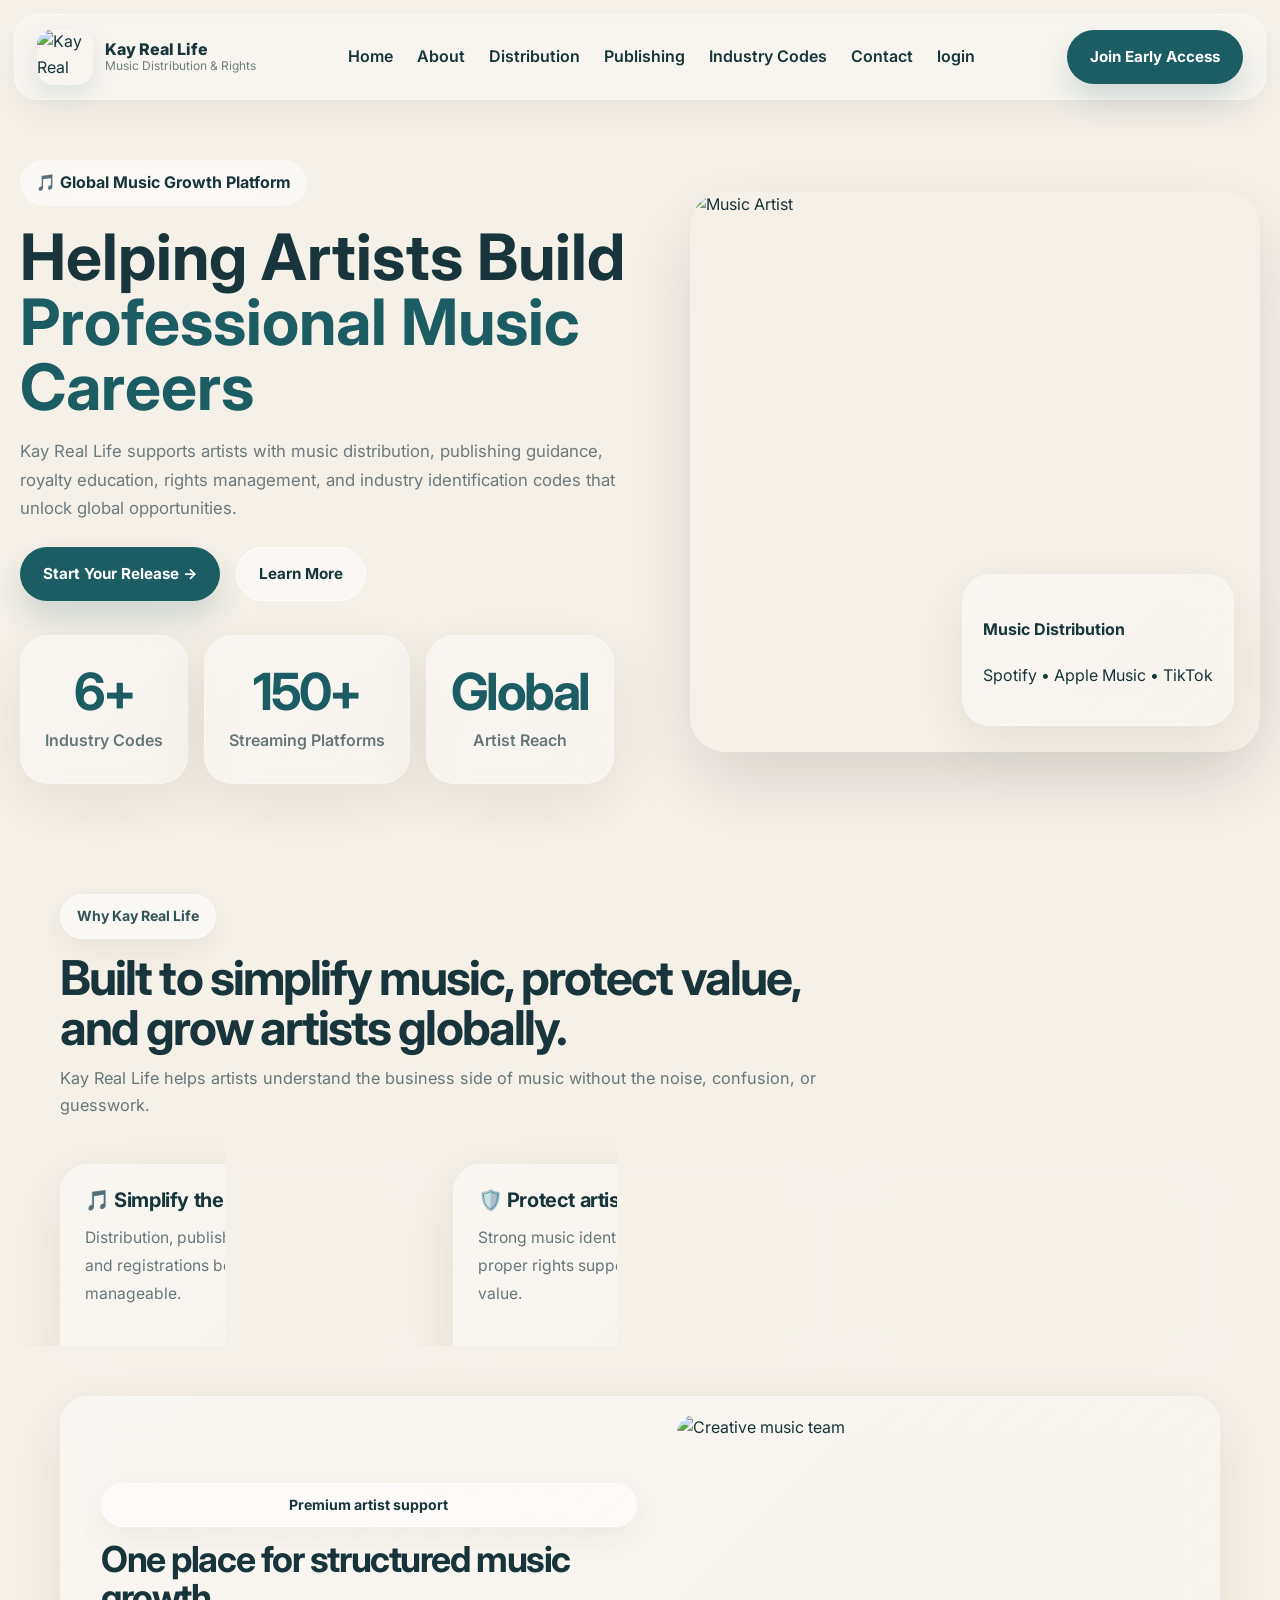
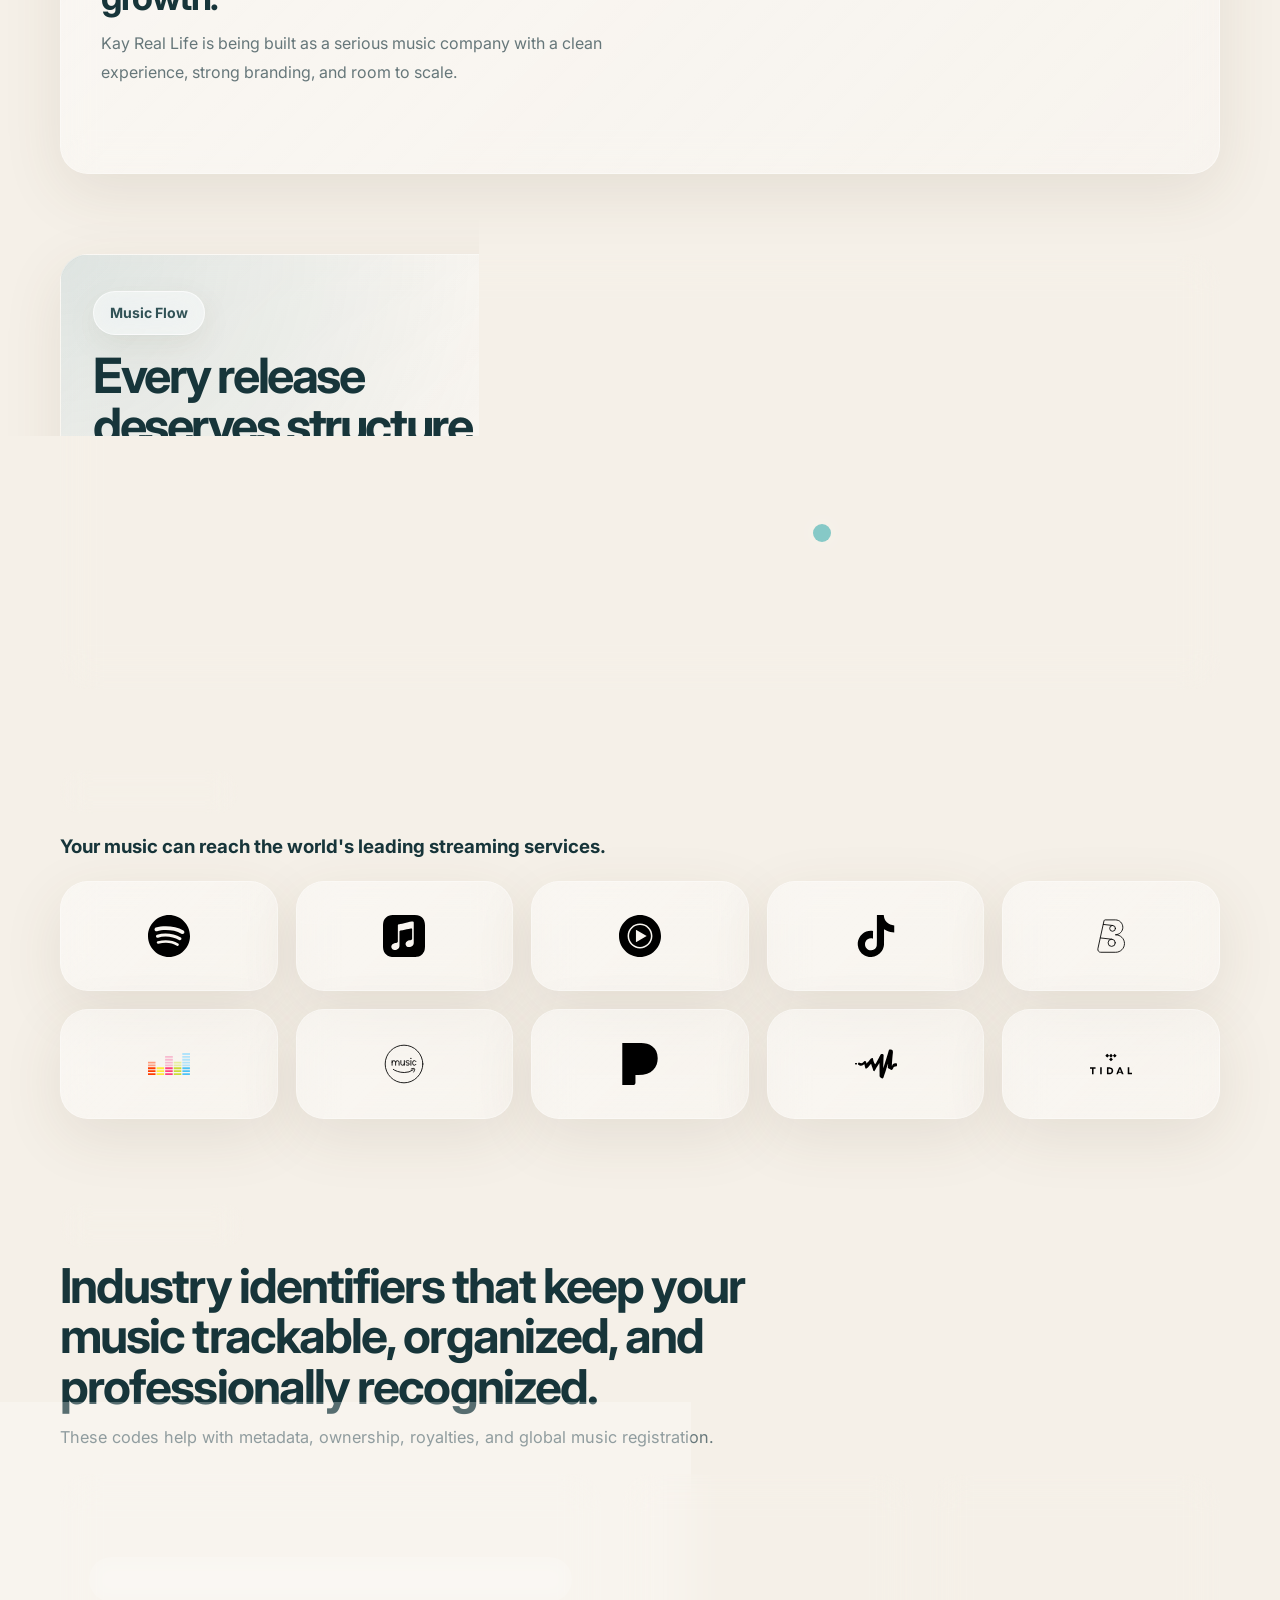
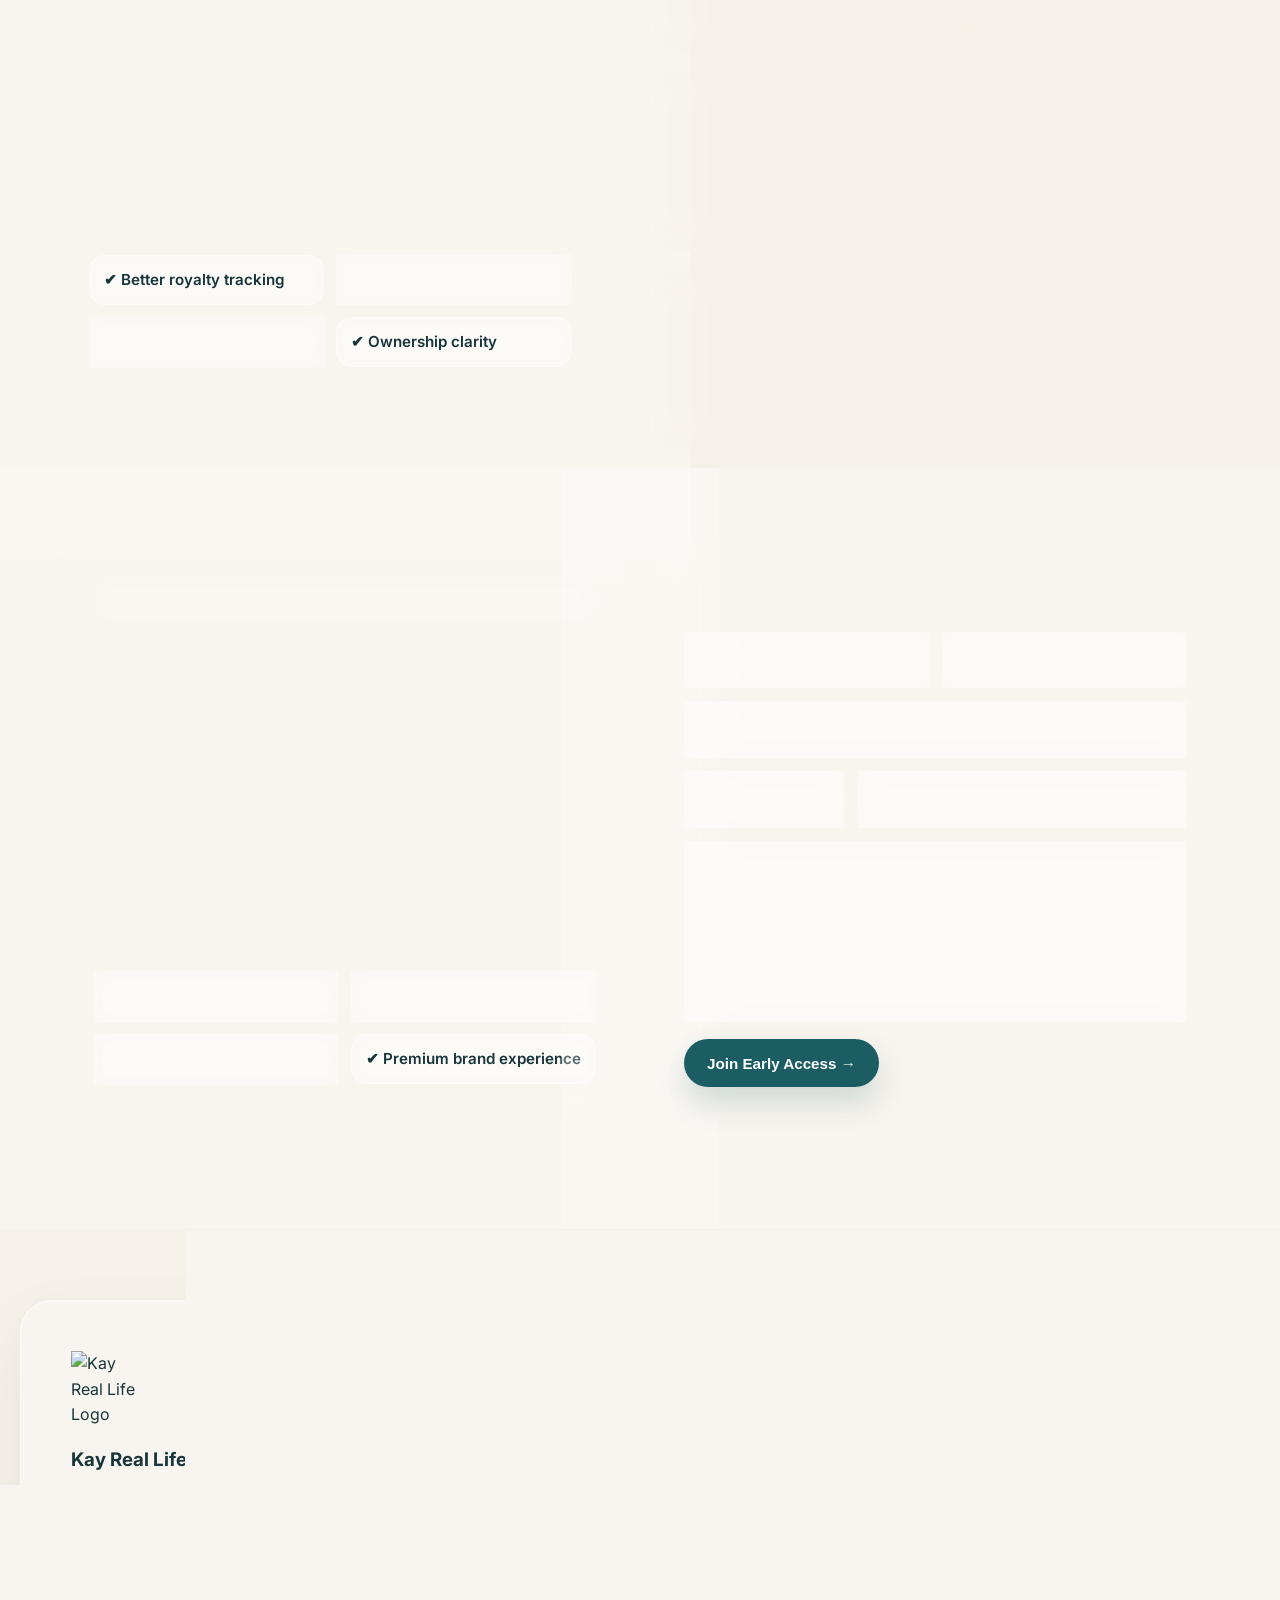
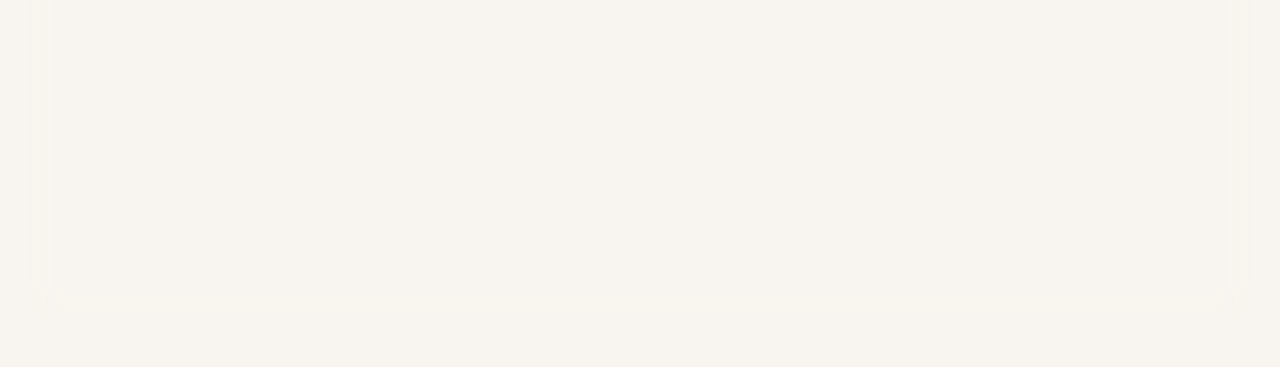
==== index.html @ a76682a1 "Initial Kay Real Life project" ====
<!DOCTYPE html>
<html lang="en">

<head>
    <meta charset="UTF-8" />
    <meta name="viewport" content="width=device-width, initial-scale=1.0" />
    <title>Kay Real Life</title>
    <meta name="description"
        content="Kay Real Life helps artists with music distribution, publishing, rights, and industry codes." />
    <link rel="preconnect" href="https://fonts.googleapis.com" />
    <link rel="preconnect" href="https://fonts.gstatic.com" crossorigin />
    <link href="https://fonts.googleapis.com/css2?family=Inter:wght@400;500;600;700;800;900&display=swap"
        rel="stylesheet" />
    <link rel="stylesheet" href="https://cdnjs.cloudflare.com/ajax/libs/font-awesome/6.5.2/css/all.min.css">
    <link rel="stylesheet" href="css/variables.css" />
    <link rel="stylesheet" href="css/globals.css" />
    <link rel="stylesheet" href="css/layout.css" />
    <link rel="stylesheet" href="css/glass.css" />
    <link rel="stylesheet" href="css/buttons.css" />
    <link rel="stylesheet" href="css/components.css" />
    <link rel="stylesheet" href="css/navigation.css">
    <link rel="stylesheet" href="css/hero.css">
    <link rel="stylesheet" href="css/why.css">
    <link rel="stylesheet" href="css/wave.css">
    <link rel="stylesheet" href="css/platforms.css">
    <link rel="stylesheet" href="css/distribution.css">
    <link rel="stylesheet" href="css/codes.css">
    <link rel="stylesheet" href="css/contact.css">
    <link rel="stylesheet" href="css/footer.css">
    <link rel="stylesheet" href="css/privacy.css">
</head>

<body>
    <div id="site-header"></div>

    <main>
        <section class="hero">


            <div class="hero-content">

                <span class="hero-badge">
                    🎵 Global Music Growth Platform
                </span>

                <h1>
                    Helping Artists Build
                    <span>Professional Music Careers</span>
                </h1>

                <p>
                    Kay Real Life supports artists with music distribution,
                    publishing guidance, royalty education, rights management,
                    and industry identification codes that unlock global opportunities.
                </p>

                <div class="hero-buttons">
                    <a href="pages/distribution.html" class="btn btn--primary">
                        Start Your Release →
                    </a>

                    <a href="#contact" class="btn btn--ghost">
                        Learn More
                    </a>
                </div>

                <div class="hero-stats">

                    <div class="stat-card glass-panel">
                        <h3>6+</h3>
                        <p>Industry Codes</p>
                    </div>

                    <div class="stat-card glass-panel">
                        <h3>150+</h3>
                        <p>Streaming Platforms</p>
                    </div>

                    <div class="stat-card glass-panel">
                        <h3>Global</h3>
                        <p>Artist Reach</p>
                    </div>

                </div>

            </div>

            <div class="hero-image">

                <img src="https://res.cloudinary.com/dwigi4tpd/image/upload/v1782129610/WhatsApp_Image_2026-06-22_at_2.56.54_PM_tldk5w.jpg"
                    alt="Music Artist">

                <div class="floating-card glass-panel">
                    <h4>Music Distribution</h4>
                    <p>Spotify • Apple Music • TikTok</p>
                </div>

            </div>


        </section>

        <section class="section why-section">
            <div class="section__heading why-section__heading">
                <span class="badge">Why Kay Real Life</span>
                <h2>Built to simplify music, protect value, and grow artists globally.</h2>
                <p>
                    Kay Real Life helps artists understand the business side of music without the noise, confusion, or
                    guesswork.
                </p>
            </div>

            <div class="why-grid">
                <article class="glass-panel why-card">
                    <h3>🎵 Simplify the music business</h3>
                    <p>
                        Distribution, publishing, royalties, metadata, and registrations become clear and manageable.
                    </p>
                </article>

                <article class="glass-panel why-card">
                    <h3>🛡️ Protect artist work</h3>
                    <p>
                        Strong music identity, better records, and proper rights support help reduce lost value.
                    </p>
                </article>

                <article class="glass-panel why-card">
                    <h3>🌍 Grow artists globally</h3>
                    <p>
                        A polished music presence makes releases easier to track, share, and recognize worldwide.
                    </p>
                </article>
            </div>

            <div class="why-banner glass-panel">
                <div class="why-banner__text">
                    <span class="badge badge--dark">Premium artist support</span>
                    <h3>One place for structured music growth.</h3>
                    <p>
                        Kay Real Life is being built as a serious music company with a clean experience, strong
                        branding, and
                        room to scale.
                    </p>
                </div>

                <div class="why-banner__media">
                    <img src="https://images.unsplash.com/photo-1511379938547-c1f69419868d?auto=format&fit=crop&w=1200&q=80"
                        alt="Creative music team" />
                </div>
            </div>
        </section>

        <section class="section wave-section">
            <div class="wave-section__inner glass-panel">
                <div class="wave-section__copy">
                    <span class="badge">Music Flow</span>
                    <h2>Every release deserves structure, visibility, and global reach.</h2>
                    <p>
                        From music distribution and publishing guidance to industry codes and royalty education, we help
                        artists build a
                        stronger foundation for long-term growth.
                    </p>
                </div>

                <div class="wave-section__visual" aria-hidden="true">
                    <span class="wave-dot wave-dot--one"></span>
                    <span class="wave-dot wave-dot--two"></span>
                    <span class="wave-dot wave-dot--three"></span>
                    <span class="wave-dot wave-dot--four"></span>

                    <div class="wave-track wave-track--one"></div>
                    <div class="wave-track wave-track--two"></div>
                    <div class="wave-track wave-track--three"></div>
                </div>
            </div>
        </section>

        <section class="section platforms-section">

            <div class="platforms-header">
                <span class="badge">Supported Platforms</span>
                <h3>Your music can reach the world's leading streaming services.</h3>
            </div>

            <!-- Desktop Grid -->

            <div class="platforms-grid">

                <div class="platform-card glass-panel">
                    <img src="assets/logos/spotify.svg" alt="Spotify">
                </div>

                <div class="platform-card glass-panel">
                    <img src="assets/logos/applemusic.svg" alt="Apple Music">
                </div>

                <div class="platform-card glass-panel">
                    <img src="assets/logos/youtubemusic.svg" alt="YouTube Music">
                </div>

                <div class="platform-card glass-panel">
                    <img src="assets/logos/tiktok.svg" alt="TikTok">
                </div>

                <div class="platform-card glass-panel">
                    <img src="assets/logos/boomplay-svgrepo-com.svg" alt="Boomplay">
                </div>

                <div class="platform-card glass-panel">
                    <img src="assets/logos/deezer-logo-svgrepo-com.svg" alt="Deezer">
                </div>

                <div class="platform-card glass-panel">
                    <img src="assets/logos/amazon-music-svgrepo-com.svg" alt="Amazon Music">
                </div>

                <div class="platform-card glass-panel">
                    <img src="assets/logos/pandora.svg" alt="Pandora">
                </div>

                <div class="platform-card glass-panel">
                    <img src="assets/logos/audiomack-svgrepo-com.svg" alt="Audiomack">
                </div>

                <div class="platform-card glass-panel">
                    <img src="assets/logos/tidal-logo-svgrepo-com.svg" alt="Tidal">
                </div>

            </div>

            <!-- Mobile Slider -->

            <div class="platforms-slider">

                <div class="platforms-track">

                    <!-- Original logos -->

                    <div class="platform-card">
                        <img src="assets/logos/spotify.svg" alt="Spotify">
                    </div>

                    <div class="platform-card">
                        <img src="assets/logos/applemusic.svg" alt="Apple Music">
                    </div>

                    <div class="platform-card">
                        <img src="assets/logos/youtubemusic.svg" alt="YouTube Music">
                    </div>

                    <div class="platform-card">
                        <img src="assets/logos/tiktok.svg" alt="TikTok">
                    </div>

                    <div class="platform-card">
                        <img src="assets/logos/boomplay-svgrepo-com.svg" alt="Boomplay">
                    </div>

                    <div class="platform-card">
                        <img src="assets/logos/deezer-logo-svgrepo-com.svg" alt="Deezer">
                    </div>

                    <div class="platform-card">
                        <img src="assets/logos/amazon-music-svgrepo-com.svg" alt="Amazon Music">
                    </div>

                    <div class="platform-card">
                        <img src="assets/logos/pandora.svg" alt="Pandora">
                    </div>

                    <div class="platform-card">
                        <img src="assets/logos/audiomack-svgrepo-com.svg" alt="Audiomack">
                    </div>

                    <div class="platform-card">
                        <img src="assets/logos/tidal-logo-svgrepo-com.svg" alt="Tidal">
                    </div>

                    <!-- Duplicate logos for seamless loop -->

                    <div class="platform-card">
                        <img src="assets/logos/spotify.svg" alt="Spotify">
                    </div>

                    <div class="platform-card">
                        <img src="assets/logos/applemusic.svg" alt="Apple Music">
                    </div>

                    <div class="platform-card">
                        <img src="assets/logos/youtubemusic.svg" alt="YouTube Music">
                    </div>

                    <div class="platform-card">
                        <img src="assets/logos/tiktok.svg" alt="TikTok">
                    </div>

                    <div class="platform-card">
                        <img src="assets/logos/boomplay-svgrepo-com.svg" alt="Boomplay">
                    </div>

                    <div class="platform-card">
                        <img src="assets/logos/deezer-logo-svgrepo-com.svg" alt="Deezer">
                    </div>

                    <div class="platform-card">
                        <img src="assets/logos/amazon-music-svgrepo-com.svg" alt="Amazon Music">
                    </div>

                    <div class="platform-card">
                        <img src="assets/logos/pandora.svg" alt="Pandora">
                    </div>

                    <div class="platform-card">
                        <img src="assets/logos/audiomack-svgrepo-com.svg" alt="Audiomack">
                    </div>

                    <div class="platform-card">
                        <img src="assets/logos/tidal-logo-svgrepo-com.svg" alt="Tidal">
                    </div>

                </div>

            </div>

        </section>


        <section id="codes" class="section codes-section">

            <div class="section__heading codes-section__heading">
                <span class="badge">Music Industry Codes</span>
                <h2>Industry identifiers that keep your music trackable, organized, and professionally recognized.</h2>
                <p>
                    These codes help with metadata, ownership, royalties, and global music registration.
                </p>
            </div>

            <div class="codes-layout">

                <div class="codes-hero glass-panel">
                    <span class="badge badge--dark">Music Identity</span>

                    <h3>Every serious release should have the right codes behind it.</h3>

                    <p>
                        Without proper identifiers, songs can be misclassified, royalties can be delayed, and ownership
                        records
                        can get messy.
                        Kay Real Life helps artists understand the foundation behind professional music registration.
                    </p>

                    <div class="codes-points">
                        <span>✔ Better royalty tracking</span>
                        <span>✔ Professional metadata</span>
                        <span>✔ Global identification</span>
                        <span>✔ Ownership clarity</span>
                    </div>
                </div>

                <div class="codes-grid">

                    <article class="glass-panel code-card">
                        <h3>🎵 ISRC</h3>
                        <p>Identifies a specific sound recording and helps track streams and royalties.</p>
                    </article>

                    <article class="glass-panel code-card">
                        <h3>📦 UPC</h3>
                        <p>Identifies a release like an album or single across digital stores.</p>
                    </article>

                    <article class="glass-panel code-card">
                        <h3>🆔 ISNI</h3>
                        <p>Separates artists with similar names and improves metadata accuracy.</p>
                    </article>

                    <article class="glass-panel code-card">
                        <h3>✍️ IPI</h3>
                        <p>Helps identify songwriters and publishers for publishing royalty collection.</p>
                    </article>

                    <article class="glass-panel code-card">
                        <h3>🎤 IPN</h3>
                        <p>Supports performer identification and royalty administration.</p>
                    </article>

                    <article class="glass-panel code-card">
                        <h3>📝 ISWC</h3>
                        <p>Identifies the composition itself and helps track songwriter royalties.</p>
                    </article>

                </div>

            </div>

        </section>

        <section id="contact" class="section contact-section">
            <div class="contact-grid">

                <div class="contact-copy glass-panel">
                    <span class="badge">Join Early Access</span>

                    <h2>Ready to build your music presence the right way?</h2>

                    <p>
                        Kay Real Life is being built for artists who want structure,
                        clarity, and a professional path for distribution, publishing,
                        rights, and industry identity.
                    </p>

                    <div class="contact-points">
                        <span>✔ Artist support</span>
                        <span>✔ Music business guidance</span>
                        <span>✔ Global growth mindset</span>
                        <span>✔ Premium brand experience</span>
                    </div>
                </div>

                <div class="contact-form glass-panel">
                    <h3>Start Your Music Journey</h3>

                    <form class="form" id="contactForm" autocomplete="on">
                        <div class="form-row">
                            <input type="text" name="name" placeholder="Your Name" autocomplete="name" required>
                            <input type="email" name="email" placeholder="Email Address" autocomplete="email" required>
                        </div>

                        <input type="text" name="artist" placeholder="Artist Name" autocomplete="off" required>

                        <div class="phone-field" data-country-picker>
                            <button type="button" class="country-button" aria-expanded="false" aria-haspopup="listbox"
                                aria-label="Choose country code">
                                <span class="country-flag">🇺🇬</span>
                                <span class="country-code-text">+256</span>
                                <span class="country-caret">▾</span>
                            </button>

                            <input type="hidden" name="countryCode" id="countryCode" value="+256">

                            <div class="country-dropdown" role="listbox" aria-label="Country codes">
                                <button type="button" class="country-option" data-code="+256" data-flag="🇺🇬"
                                    data-country="UG">
                                    <span class="option-left"><span class="option-flag">🇺🇬</span> Uganda</span>
                                    <span class="option-code">+256</span>
                                </button>

                                <button type="button" class="country-option" data-code="+254" data-flag="🇰🇪"
                                    data-country="KE">
                                    <span class="option-left"><span class="option-flag">🇰🇪</span> Kenya</span>
                                    <span class="option-code">+254</span>
                                </button>

                                <button type="button" class="country-option" data-code="+255" data-flag="🇹🇿"
                                    data-country="TZ">
                                    <span class="option-left"><span class="option-flag">🇹🇿</span> Tanzania</span>
                                    <span class="option-code">+255</span>
                                </button>

                                <button type="button" class="country-option" data-code="+250" data-flag="🇷🇼"
                                    data-country="RW">
                                    <span class="option-left"><span class="option-flag">🇷🇼</span> Rwanda</span>
                                    <span class="option-code">+250</span>
                                </button>

                                <button type="button" class="country-option" data-code="+211" data-flag="🇸🇸"
                                    data-country="SS">
                                    <span class="option-left"><span class="option-flag">🇸🇸</span> South Sudan</span>
                                    <span class="option-code">+211</span>
                                </button>

                                <button type="button" class="country-option" data-code="+234" data-flag="🇳🇬"
                                    data-country="NG">
                                    <span class="option-left"><span class="option-flag">🇳🇬</span> Nigeria</span>
                                    <span class="option-code">+234</span>
                                </button>

                                <button type="button" class="country-option" data-code="+27" data-flag="🇿🇦"
                                    data-country="ZA">
                                    <span class="option-left"><span class="option-flag">🇿🇦</span> South Africa</span>
                                    <span class="option-code">+27</span>
                                </button>

                                <button type="button" class="country-option" data-code="+44" data-flag="🇬🇧"
                                    data-country="GB">
                                    <span class="option-left"><span class="option-flag">🇬🇧</span> United
                                        Kingdom</span>
                                    <span class="option-code">+44</span>
                                </button>

                                <button type="button" class="country-option" data-code="+1" data-flag="🇺🇸"
                                    data-country="US">
                                    <span class="option-left"><span class="option-flag">🇺🇸</span> United States</span>
                                    <span class="option-code">+1</span>
                                </button>
                            </div>

                            <input type="tel" name="phone" id="phoneNumber" placeholder="Phone Number"
                                autocomplete="tel" required inputmode="tel" pattern="[0-9\s()+\-]{6,}">
                        </div>

                        <textarea rows="5" name="message" placeholder="Tell us what you need help with"
                            required></textarea>

                        <button type="submit" class="btn btn--primary">
                            Join Early Access →
                        </button>
                    </form>
                </div>

            </div>
        </section>
    </main>
    <div id="site-footer"></div>
    <script type="module" src="js/firebase-config.js"></script>
    <script type="module" src="js/contact-form.js"></script>
    <script src="js/includes.js"></script>
    <script src="js/navbar-scroll.js"></script>
    <script src="js/main.js"></script>
</body>

</html>
---- css/variables.css ----
:root {
    --bg: #f5f0e8;
    --bg-soft: #fffaf3;
    --panel: rgba(255, 255, 255, 0.28);
    --panel-strong: rgba(255, 255, 255, 0.46);
    --panel-border: rgba(255, 255, 255, 0.42);
    --text: #17353a;
    --text-soft: #66777a;
    --teal: #1b5d63;
    --teal-strong: #164c51;
    --amber: #d2b48c;
    --shadow: 0 18px 60px rgba(92, 72, 40, 0.1);
    --shadow-soft: 0 18px 50px rgba(92, 72, 40, 0.06);
    --radius-xl: 28px;
    --radius-lg: 22px;
    --radius-md: 16px;
    --max-width: 1200px;
    --transition: 260ms ease;
}
---- css/globals.css ----
@import url('./variables.css');

* {
    box-sizing: border-box;
}

html {
    scroll-behavior: smooth;
}

body {
    margin: 0;
    font-family: 'Inter', sans-serif;
    background: var(--bg);
    color: var(--text);
    line-height: 1.6;
    overflow-x: hidden;
}

img {
    display: block;
    max-width: 100%;
}

a {
    color: inherit;
    text-decoration: none;
}

button,
a {
    -webkit-tap-highlight-color: transparent;
}

main {
    width: 100%;
}

.section {
    width: 100%;
    max-width: var(--max-width);
    margin: 0 auto;
    padding: 88px 20px;
}

.section__heading {
    max-width: 760px;
    margin-bottom: 32px;
}

.section__heading h2 {
    margin: 14px 0 12px;
    font-size: clamp(2rem, 4vw, 3rem);
    line-height: 1.05;
    letter-spacing: -0.04em;
}

.section__heading p {
    margin: 0;
    color: var(--text-soft);
    font-size: 1.05rem;
}

.hero {
    display: grid;
    grid-template-columns: 1.05fr 0.95fr;
    gap: 30px;
    align-items: center;
    min-height: calc(100vh - 80px);
}

.hero__content h1 {
    margin: 18px 0 18px;
    font-size: clamp(2.7rem, 6vw, 5.2rem);
    line-height: 0.98;
    letter-spacing: -0.06em;
    max-width: 12ch;
}

.hero__content p {
    margin: 0;
    max-width: 58ch;
    font-size: 1.08rem;
    color: var(--text-soft);
}

.hero__actions {
    display: flex;
    flex-wrap: wrap;
    gap: 12px;
    margin-top: 28px;
}

.hero__cards {
    display: grid;
    grid-template-columns: repeat(2, minmax(0, 1fr));
    gap: 16px;
    margin-top: 34px;
}

.hero__visual {
    position: relative;
    padding: 12px;
    overflow: hidden;
    min-height: 640px;
}

.hero__visual img {
    width: 100%;
    height: 100%;
    object-fit: cover;
    border-radius: calc(var(--radius-xl) - 8px);
}

.hero__overlay {
    position: absolute;
    left: 24px;
    right: 24px;
    bottom: 24px;
    padding: 22px;
    border-radius: 24px;
    background: linear-gradient(180deg, rgba(16, 40, 45, 0.1), rgba(16, 40, 45, 0.55));
    color: #fff;
}

.hero__overlay h2 {
    margin: 12px 0 8px;
    font-size: clamp(1.5rem, 2vw, 2.1rem);
    line-height: 1.1;
}

.hero__overlay p {
    margin: 0;
    color: rgba(255, 255, 255, 0.88);
}

.cards-grid {
    display: grid;
    grid-template-columns: repeat(3, minmax(0, 1fr));
    gap: 18px;
}

.contact-panel {
    display: flex;
    justify-content: space-between;
    align-items: center;
    gap: 20px;
}

.badge {
    display: inline-flex;
    align-items: center;
    justify-content: center;
    gap: 8px;
    padding: 9px 14px;
    border-radius: 999px;
    background: rgba(255, 255, 255, 0.28);
    border: 1px solid rgba(255, 255, 255, 0.38);
    color: #315256;
    font-size: 0.88rem;
    font-weight: 700;
    backdrop-filter: blur(12px);
}

.badge--dark {
    background: rgba(255, 255, 255, 0.14);
    color: #fff;
}

@media (max-width: 980px) {
    .hero {
        grid-template-columns: 1fr;
        min-height: auto;
    }

    .hero__visual {
        min-height: 540px;
    }

    .cards-grid {
        grid-template-columns: repeat(2, minmax(0, 1fr));
    }
}

@media (max-width: 720px) {
    .section {
        padding: 72px 16px;
    }

    .hero__cards,
    .cards-grid {
        grid-template-columns: 1fr;
    }

    .contact-panel {
        flex-direction: column;
        align-items: flex-start;
    }
}

/* test/*
---- css/glass.css ----
.glass-panel {
    position: relative;
    background: var(--panel);
    border: 1px solid var(--panel-border);
    border-radius: var(--radius-xl);
    box-shadow: var(--shadow);
    backdrop-filter: blur(18px);
    -webkit-backdrop-filter: blur(18px);
}

.glass-panel::before {
    content: "";
    position: absolute;
    inset: 0;
    border-radius: inherit;
    background: linear-gradient(135deg, rgba(255, 255, 255, 0.24), rgba(255, 255, 255, 0.02));
    pointer-events: none;
}

.glass-panel>* {
    position: relative;
    z-index: 1;
}

.mini-card,
.code-card {
    padding: 20px;
}

.code-card h3,
.mini-card h3 {
    margin: 0 0 10px;
    font-size: 1.2rem;
    line-height: 1.2;
}

.code-card p,
.mini-card p {
    margin: 0;
    color: var(--text-soft);
    font-size: 0.98rem;
}

.contact-panel {
    padding: 30px;
}

@import url('./variables.css');

* {
    box-sizing: border-box;
}

html {
    scroll-behavior: smooth;
}

body {
    margin: 0;
    font-family: 'Inter', sans-serif;
    background: var(--bg);
    color: var(--text);
    line-height: 1.6;
    overflow-x: hidden;
}

img {
    display: block;
    max-width: 100%;
}

a {
    color: inherit;
    text-decoration: none;
}

button,
a {
    -webkit-tap-highlight-color: transparent;
}

main {
    width: 100%;
}

.section {
    width: 100%;
    max-width: var(--max-width);
    margin: 0 auto;
    padding: 60px 20px;
}

.section__heading {
    max-width: 760px;
    margin-bottom: 24px;
}

.section__heading h2 {
    margin: 14px 0 12px;
    font-size: clamp(2rem, 4vw, 3rem);
    line-height: 1.05;
    letter-spacing: -0.04em;
}

.section__heading p {
    margin: 0;
    color: var(--text-soft);
    font-size: 1.02rem;
}

.hero {
    display: grid;
    grid-template-columns: 1.05fr 0.95fr;
    gap: 28px;
    align-items: center;
    min-height: auto;
    margin-top: 18px;
    padding: 10px 0 0;
}

.hero__content h1 {
    margin: 16px 0 16px;
    font-size: clamp(2.6rem, 5.6vw, 5rem);
    line-height: 0.98;
    letter-spacing: -0.06em;
    max-width: 12ch;
}

.hero__content p {
    margin: 0;
    max-width: 58ch;
    font-size: 1.05rem;
    color: var(--text-soft);
}

.hero__actions {
    display: flex;
    flex-wrap: wrap;
    gap: 12px;
    margin-top: 22px;
}

.hero__cards {
    display: grid;
    grid-template-columns: repeat(2, minmax(0, 1fr));
    gap: 14px;
    margin-top: 28px;
}

.hero__visual {
    position: relative;
    padding: 12px;
    overflow: hidden;
    min-height: 560px;
}

.hero__visual img {
    width: 100%;
    height: 100%;
    object-fit: cover;
    border-radius: calc(var(--radius-xl) - 8px);
}

.hero__overlay {
    position: absolute;
    left: 20px;
    right: 20px;
    bottom: 20px;
    padding: 20px;
    border-radius: 24px;
    background: linear-gradient(180deg, rgba(16, 40, 45, 0.1), rgba(16, 40, 45, 0.55));
    color: #fff;
}

.hero__overlay h2 {
    margin: 12px 0 8px;
    font-size: clamp(1.4rem, 1.9vw, 2rem);
    line-height: 1.1;
}

.hero__overlay p {
    margin: 0;
    color: rgba(255, 255, 255, 0.88);
}

.cards-grid {
    display: grid;
    grid-template-columns: repeat(3, minmax(0, 1fr));
    gap: 16px;
}

.contact-panel {
    display: flex;
    justify-content: space-between;
    align-items: center;
    gap: 18px;
}

.badge {
    display: inline-flex;
    align-items: center;
    justify-content: center;
    gap: 8px;
    padding: 9px 14px;
    border-radius: 999px;
    background: rgba(255, 255, 255, 0.28);
    border: 1px solid rgba(255, 255, 255, 0.38);
    color: #315256;
    font-size: 0.88rem;
    font-weight: 700;
    backdrop-filter: blur(12px);
}

.badge--dark {
    background: rgba(255, 255, 255, 0.14);
    color: #fff;
}

@media (max-width: 980px) {
    .hero {
        grid-template-columns: 1fr;
        margin-top: 10px;
    }

    .hero__visual {
        min-height: 500px;
    }

    .cards-grid {
        grid-template-columns: repeat(2, minmax(0, 1fr));
    }
}

@media (max-width: 720px) {
    .section {
        padding: 48px 16px;
    }

    .hero__cards,
    .cards-grid {
        grid-template-columns: 1fr;
    }

    .contact-panel {
        flex-direction: column;
        align-items: flex-start;
    }

    .hero__visual {
        min-height: 420px;
    }
}
---- css/buttons.css ----
.btn {
    position: relative;
    display: inline-flex;
    align-items: center;
    justify-content: center;
    gap: 10px;
    padding: 14px 22px;
    border-radius: 999px;
    border: 1px solid transparent;
    font-weight: 700;
    font-size: 0.95rem;
    transition: transform var(--transition), box-shadow var(--transition), background var(--transition), color var(--transition), border-color var(--transition);
    cursor: pointer;
    overflow: hidden;
}

.btn::before {
    content: "";
    position: absolute;
    inset: 0;
    background: linear-gradient(120deg, rgba(255, 255, 255, 0), rgba(255, 255, 255, 0.32), rgba(255, 255, 255, 0));
    transform: translateX(-120%);
    transition: transform 520ms ease;
}

.btn:hover::before {
    transform: translateX(120%);
}

.btn:hover {
    transform: translateY(-1px);
}

.btn:active {
    transform: translateY(1px) scale(0.99);
}

.btn--primary {
    background: var(--teal);
    color: #fff;
    box-shadow: 0 16px 30px rgba(27, 93, 99, 0.18);
}

.btn--primary:hover {
    background: var(--teal-strong);
    box-shadow: 0 20px 36px rgba(27, 93, 99, 0.24);
}

.btn--ghost {
    background: rgba(255, 255, 255, 0.5);
    color: var(--text);
    border-color: rgba(255, 255, 255, 0.72);
}

.btn--ghost:hover {
    background: rgba(255, 255, 255, 0.72);
}

.btn--primary.water-drop::after,
.btn--ghost.water-drop::after {
    content: "";
    position: absolute;
    left: 50%;
    top: 8px;
    width: 14px;
    height: 14px;
    transform: translateX(-50%);
    border-radius: 999px;
    background: rgba(255, 255, 255, 0.95);
    animation: drop 650ms ease-out forwards;
    box-shadow: 0 0 18px rgba(255, 255, 255, 0.55);
}

@keyframes drop {
    0% {
        transform: translateX(-50%) translateY(-6px) scale(0.7);
        opacity: 0.95;
    }

    60% {
        transform: translateX(-50%) translateY(14px) scale(1);
        opacity: 0.95;
    }

    100% {
        transform: translateX(-50%) translateY(34px) scale(0.2);
        opacity: 0;
    }
}
---- css/navigation.css ----
.header {
    position: fixed;
    top: 14px;
    left: 50%;
    z-index: 1000;

    width: calc(100% - 28px);
    max-width: 1300px;

    transform: translateX(-50%);
    opacity: 1;

    background: rgba(255, 255, 255, 0.35);
    border: 1px solid rgba(255, 255, 255, 0.5);
    border-radius: 24px;

    backdrop-filter: blur(20px);
    -webkit-backdrop-filter: blur(20px);

    box-shadow: 0 18px 40px rgba(0, 0, 0, 0.05);

    transition:
        transform 0.35s ease,
        opacity 0.35s ease,
        background 250ms ease,
        box-shadow 250ms ease;
}

.header-hidden {
    transform: translate(-50%, -140%);
    opacity: 0;
    pointer-events: none;
}

.header-container {
    display: flex;
    align-items: center;
    justify-content: space-between;
    gap: 18px;
    padding: 14px 22px;
    transition: padding 250ms ease;
}

.logo {
    display: flex;
    align-items: center;
    gap: 12px;
    min-width: 0;
}

.logo-icon {
    width: 56px;
    height: 56px;
    border-radius: 16px;
    overflow: hidden;
    flex-shrink: 0;
    box-shadow: 0 10px 24px rgba(27, 93, 99, 0.12);
}

.logo-icon img {
    width: 100%;
    height: 100%;
    object-fit: contain;
    display: block;
}

.logo-text {
    display: flex;
    flex-direction: column;
    min-width: 0;
}

.logo-title {
    font-size: 1rem;
    font-weight: 800;
    color: #17353a;
    line-height: 1.1;
}

.logo-subtitle {
    font-size: 0.75rem;
    color: #6f7f82;
    line-height: 1.2;
}

.navigation {
    display: flex;
    align-items: center;
    gap: 24px;
}

.navigation a {
    position: relative;
    color: #17353a;
    font-weight: 600;
    padding: 8px 0;
    transition: color 220ms ease;
}

.navigation a::after {
    content: "";
    position: absolute;
    left: 50%;
    bottom: -4px;
    width: 0;
    height: 3px;
    border-radius: 999px;
    transform: translateX(-50%);
    background: linear-gradient(90deg, #1b5d63, #7cc6c3, #d2b48c);
    box-shadow: 0 0 12px rgba(27, 93, 99, 0.22);
    transition: width 260ms ease;
}

.navigation a:hover {
    color: #1b5d63;
}

.navigation a:hover::after,
.navigation a.active::after {
    width: 100%;
}

.navigation a.active {
    color: #1b5d63;
}

.menu-toggle {
    display: none;
    width: 50px;
    height: 50px;
    border: none;
    cursor: pointer;
    border-radius: 14px;
    background: rgba(255, 255, 255, 0.45);
    border: 1px solid rgba(255, 255, 255, 0.55);
    font-size: 1.4rem;
    color: #17353a;
    backdrop-filter: blur(16px);
}

@media (max-width: 1000px) {
    .navigation {
        display: none;
    }

    .header-container {
        flex-wrap: wrap;
    }

    .menu-toggle {
        display: flex;
        align-items: center;
        justify-content: center;
    }

    .nav-cta {
        order: 3;
        width: 100%;
        text-align: center;
        justify-content: center;
        margin-top: 12px;
    }

    .navigation.active {
        display: flex;
        order: 4;
        width: 100%;
        flex-direction: column;
        align-items: flex-start;
        gap: 0;
        margin-top: 12px;
        padding: 14px;
        border-radius: 18px;
        background: rgba(255, 255, 255, 0.4);
        border: 1px solid rgba(255, 255, 255, 0.5);
        backdrop-filter: blur(20px);
    }

    .navigation a {
        width: 100%;
        padding: 14px 0;
        border-bottom: 1px solid rgba(23, 53, 58, 0.08);
    }

    .navigation a:last-child {
        border-bottom: none;
    }
}

@media (max-width: 768px) {
    .header {
        top: 10px;
        width: calc(100% - 16px);
        border-radius: 20px;
    }

    .header-container {
        padding: 12px 14px;
        gap: 12px;
    }

    .logo {
        flex: 1 1 auto;
        gap: 10px;
        min-width: 0;
    }

    .logo-icon {
        width: 46px;
        height: 46px;
        border-radius: 14px;
    }

    .logo-title {
        font-size: 0.92rem;
        line-height: 1.05;
    }

    .logo-subtitle {
        font-size: 0.68rem;
        line-height: 1.15;
    }

    .btn.btn--primary {
        flex: 0 0 auto;
        padding: 12px 16px;
        font-size: 0.88rem;
        border-radius: 999px;
        white-space: nowrap;
    }

    .header-container::after {
        content: "";
        flex-basis: 100%;
        height: 1px;
        background: rgba(27, 93, 99, 0.08);
        margin-top: 2px;
    }

    .nav-cta {
        margin-top: 14px;
    }

    .logo-icon {
        width: 48px;
        height: 48px;
    }

    .logo-title {
        font-size: 0.95rem;
    }

    .logo-subtitle {
        font-size: 0.7rem;
    }
}

@media (max-width: 520px) {
    .header-container {
        padding: 10px 12px;
    }

    .logo {
        gap: 8px;
    }

    .logo-icon {
        width: 42px;
        height: 42px;
        border-radius: 12px;
    }

    .logo-title {
        font-size: 0.88rem;
    }

    .logo-subtitle {
        font-size: 0.62rem;
    }

    .btn.btn--primary {
        padding: 11px 14px;
        font-size: 0.82rem;
    }
}

body {
    padding-top: 110px;
}
---- css/hero.css ----
/* =====================================
   HERO SECTION
===================================== */

.hero {
    max-width: 1300px;
    margin: 50px auto;
    padding: 0 20px;

    display: grid;
    grid-template-columns: 1.05fr 0.95fr;
    gap: 40px;
    align-items: center;
}

.hero-content h1 {
    font-size: 4rem;
    line-height: 1.02;
    margin: 18px 0;
    color: #17353A;
}

.hero-content h1 span {
    color: #1B5D63;
}

.hero-content p {
    font-size: 1.05rem;
    line-height: 1.7;
    color: #6c7a7d;
    max-width: 620px;
}

.hero-badge {
    display: inline-block;
    padding: 10px 16px;
    border-radius: 999px;
    background: rgba(255, 255, 255, 0.55);
    backdrop-filter: blur(20px);
    font-weight: 700;
}

.hero-buttons {
    display: flex;
    gap: 16px;
    margin-top: 24px;
}

.hero-image {
    position: relative;
}

.hero-image img {
    width: 100%;
    height: 560px;
    object-fit: cover;
    border-radius: 35px;
    box-shadow: 0 30px 80px rgba(0, 0, 0, 0.12);
}

.floating-card {
    position: absolute;
    right: 26px;
    bottom: 26px;

    padding: 20px;
    min-width: 240px;
    max-width: 300px;
    z-index: 5;
}

.hero-stats {
    display: flex;
    gap: 16px;
    margin-top: 34px;
    flex-wrap: wrap;
}

.stat-card {
    padding: 18px;
    min-width: 140px;
}

.stat-card h3 {
    margin: 0;
    font-size: 1.8rem;
    color: #1B5D63;
}

.stat-card p {
    margin: 5px 0 0;
}


/* =====================================
   TABLET
===================================== */

@media (max-width: 980px) {

    .hero {
        grid-template-columns: 1fr;
        gap: 30px;
        margin: 30px auto;
        padding: 0 16px;
    }

    /* Image first */
    .hero-image {
        order: 1;
    }

    .hero-content {
        order: 2;
        text-align: center;
    }

    .hero-content h1 {
        font-size: clamp(2.8rem, 7vw, 3.6rem);
        line-height: 1.05;
    }

    .hero-content p {
        max-width: 100%;
        margin: 0 auto;
    }

    .hero-buttons {
        justify-content: center;
    }

    .hero-stats {
        justify-content: center;
    }

    .hero-image img {
        height: 450px;
    }

    .floating-card {
        left: 50%;
        right: auto;
        transform: translateX(-50%);
        text-align: center;
    }
}


/* =====================================
   MOBILE
===================================== */

@media (max-width: 768px) {

    .hero {
        gap: 24px;
    }

    .hero-content h1 {
        font-size: 2.6rem;
    }

    .hero-content p {
        font-size: 1rem;
    }

    .hero-buttons {
        flex-direction: column;
        gap: 12px;
    }

    .hero-buttons .btn {
        width: 100%;
        justify-content: center;
    }

    .hero-image img {
        height: 340px;
        border-radius: 24px;
    }

    .floating-card {
        width: calc(100% - 32px);
        max-width: 280px;
        bottom: 16px;
        padding: 16px;
    }

    .hero-stats {
        display: grid;
        grid-template-columns: repeat(2, 1fr);
        gap: 14px;
        width: 100%;
        margin-top: 24px;
    }

    .stat-card {
        width: 100%;
        min-width: 0;
        text-align: center;
        padding: 16px;
    }

    .hero-stats {
        display: grid;
        grid-template-columns: repeat(3, 1fr);
        gap: 12px;
        width: 100%;
        margin-top: 24px;
    }

    .stat-card {
        width: 100%;
        min-width: 0;
        text-align: center;
        padding: 14px 10px;
    }

    .stat-card h3 {
        font-size: 1.4rem;
    }

    .stat-card p {
        font-size: 0.8rem;
        line-height: 1.3;
    }

}

@media (max-width: 480px) {

    .hero-stats {
        grid-template-columns: repeat(3, 1fr);
        gap: 8px;
    }

    .stat-card {
        padding: 12px 8px;
        border-radius: 20px;
    }

    .stat-card h3 {
        font-size: 1.25rem;
    }

    .stat-card p {
        font-size: 0.75rem;
    }

}


/* =====================================
   SMALL PHONES
===================================== */

@media (max-width: 480px) {

    .hero {
        margin-top: 20px;
        padding: 0 14px;
    }

    .hero-content h1 {
        font-size: 2.2rem;
        line-height: 1.05;
    }

    .hero-content p {
        font-size: 0.95rem;
        line-height: 1.7;
    }

    .hero-image img {
        height: 300px;
    }

    .hero-badge {
        font-size: 0.8rem;
    }

    .stat-card h3 {
        font-size: 1.4rem;
    }

    .stat-card p {
        font-size: 0.85rem;
    }
}
---- css/why.css ----
/* =====================================
   WHY SECTION
===================================== */

.why-section {
    display: flex;
    flex-direction: column;
    gap: 22px;
}

.why-section__heading {
    max-width: 820px;
}

.why-grid {
    display: grid;
    grid-template-columns: repeat(3, minmax(0, 1fr));
    gap: 18px;
}

.why-card {
    padding: 24px;
    min-height: 210px;
    transition: transform 300ms ease, box-shadow 300ms ease;
}

.why-card:hover {
    transform: translateY(-4px);
    box-shadow: 0 24px 70px rgba(92, 72, 40, 0.12);
}

.why-card h3 {
    margin: 0 0 12px;
    font-size: 1.25rem;
    line-height: 1.15;
    letter-spacing: -0.02em;
    color: var(--text);
}

.why-card p {
    margin: 0;
    color: var(--text-soft);
    font-size: 0.98rem;
    line-height: 1.8;
}

/* =====================================
   WHY BANNER
===================================== */

.why-banner {
    display: grid;
    grid-template-columns: 1.05fr 0.95fr;
    gap: 18px;
    align-items: stretch;

    padding: 18px;
    overflow: hidden;

    transition: transform 300ms ease,
        box-shadow 300ms ease;
}

.why-banner:hover {
    transform: translateY(-3px);
    box-shadow: 0 24px 70px rgba(92, 72, 40, 0.14);
}

.why-banner__text {
    display: flex;
    flex-direction: column;
    justify-content: center;
    padding: 22px;
}

.why-banner__text h3 {
    margin: 14px 0 12px;
    font-size: clamp(1.6rem, 2.8vw, 2.4rem);
    line-height: 1.05;
    letter-spacing: -0.04em;
    color: var(--text);
}

.why-banner__text p {
    margin: 0;
    max-width: 56ch;
    color: var(--text-soft);
    font-size: 1rem;
    line-height: 1.8;
}

.why-banner__media {
    min-height: 340px;
    border-radius: calc(var(--radius-xl) - 10px);
    overflow: hidden;

    transition: transform 300ms ease;
}

.why-banner:hover .why-banner__media {
    transform: scale(1.01);
}

.why-banner__media img {
    width: 100%;
    height: 100%;
    object-fit: cover;

    transition: transform 400ms ease;
}

.why-banner:hover .why-banner__media img {
    transform: scale(1.04);
}

/* =====================================
   BADGES
===================================== */

.badge {
    display: inline-flex;
    align-items: center;
    justify-content: center;
    gap: 8px;

    padding: 10px 16px;
    border-radius: 999px;

    background: rgba(255, 255, 255, 0.5);
    border: 1px solid rgba(255, 255, 255, 0.62);

    color: #315256;
    font-size: 0.88rem;
    font-weight: 700;

    backdrop-filter: blur(14px);

    box-shadow: 0 10px 30px rgba(92, 72, 40, 0.08);

    transition:
        transform 250ms ease,
        background 250ms ease,
        box-shadow 250ms ease;
}

.why-banner:hover .badge {
    transform: translateY(-1px);
    background: rgba(255, 255, 255, 0.68);
    box-shadow: 0 14px 34px rgba(92, 72, 40, 0.12);
}

/* =====================================
   TABLET
===================================== */

@media (max-width: 980px) {

    .why-grid {
        grid-template-columns: 1fr;
        gap: 16px;
    }

    .why-banner {
        grid-template-columns: 1fr;
    }

    .why-banner__media {
        min-height: 300px;
    }
}

/* =====================================
   MOBILE
===================================== */

@media (max-width: 768px) {

    .why-section {
        gap: 18px;
    }

    .why-section__heading {
        text-align: center;
    }

    .why-section__heading h2 {
        font-size: 2rem;
        line-height: 1.1;
    }

    .why-card {
        min-height: auto;
        padding: 22px;
        text-align: center;
    }

    .why-card h3 {
        font-size: 1.15rem;
    }

    .why-card p {
        font-size: 0.95rem;
        line-height: 1.7;
    }

    .why-banner {
        display: flex;
        flex-direction: column;
        gap: 16px;
        padding: 14px;
    }

    /* IMAGE FIRST */

    .why-banner__media {
        order: 1;
        min-height: 260px;
    }

    .why-banner__text {
        order: 2;
        padding: 12px;
        text-align: center;
    }

    .why-banner__text h3 {
        font-size: 1.9rem;
        line-height: 1.1;
    }

    .why-banner__text p {
        max-width: 100%;
        font-size: 0.95rem;
        line-height: 1.7;
    }

    .badge {
        margin: 0 auto;
    }
}

/* =====================================
   SMALL PHONES
===================================== */

@media (max-width: 480px) {

    .why-section__heading h2 {
        font-size: 1.8rem;
    }

    .why-banner__media {
        min-height: 220px;
    }

    .why-banner__text h3 {
        font-size: 1.6rem;
    }

    .why-card {
        padding: 18px;
    }

    .why-card p {
        font-size: 0.9rem;
    }
}
---- css/wave.css ----
.wave-section {
    padding-top: 20px;
    padding-bottom: 20px;
}

.wave-section__inner {
    position: relative;
    overflow: hidden;
    display: grid;
    grid-template-columns: 1.05fr 0.95fr;
    gap: 30px;
    align-items: center;
    padding: 36px 32px;
    background:
        radial-gradient(circle at top left, rgba(27, 93, 99, 0.16), transparent 36%),
        radial-gradient(circle at bottom right, rgba(210, 180, 140, 0.18), transparent 34%),
        linear-gradient(135deg, rgba(255, 255, 255, 0.28), rgba(255, 255, 255, 0.14));
    border: 1px solid rgba(255, 255, 255, 0.42);
}

.wave-section__copy h2 {
    margin: 16px 0 14px;
    font-size: clamp(2rem, 3.8vw, 3.2rem);
    line-height: 1.02;
    letter-spacing: -0.05em;
    color: var(--text);
    max-width: 13ch;
}

.wave-section__copy p {
    margin: 0;
    max-width: 52ch;
    color: var(--text-soft);
    font-size: 1.02rem;
    line-height: 1.8;
}

.wave-section__visual {
    position: relative;
    min-height: 220px;
    border-radius: 28px;
    overflow: hidden;
    background:
        linear-gradient(180deg, rgba(27, 93, 99, 0.08), rgba(255, 255, 255, 0.02)),
        rgba(255, 255, 255, 0.18);
}

.wave-track {
    position: absolute;
    left: -10%;
    right: -10%;
    height: 4px;
    border-radius: 999px;
    background: linear-gradient(90deg, #1b5d63, #7cc6c3, #d2b48c, #1b5d63);
    background-size: 220% 100%;
    box-shadow: 0 0 18px rgba(27, 93, 99, 0.18);
    animation: waveMove 5s linear infinite;
}

.wave-track--one {
    top: 30%;
    transform: rotate(-8deg);
    opacity: 0.95;
}

.wave-track--two {
    top: 52%;
    transform: rotate(4deg);
    opacity: 0.7;
    animation-duration: 6.2s;
}

.wave-track--three {
    top: 72%;
    transform: rotate(-5deg);
    opacity: 0.5;
    animation-duration: 7.2s;
}

.wave-dot {
    position: absolute;
    width: 18px;
    height: 18px;
    border-radius: 999px;
    background: rgba(255, 255, 255, 0.82);
    box-shadow: 0 0 24px rgba(255, 255, 255, 0.45);
    backdrop-filter: blur(10px);
    animation: floatDot 4s ease-in-out infinite;
}

.wave-dot--one {
    top: 18%;
    left: 14%;
    background: rgba(27, 93, 99, 0.9);
}

.wave-dot--two {
    top: 26%;
    right: 20%;
    animation-delay: 0.5s;
    background: rgba(210, 180, 140, 0.95);
}

.wave-dot--three {
    bottom: 18%;
    left: 26%;
    animation-delay: 1s;
    background: rgba(124, 198, 195, 0.92);
}

.wave-dot--four {
    bottom: 26%;
    right: 12%;
    animation-delay: 1.4s;
    background: rgba(255, 255, 255, 0.9);
}

@keyframes waveMove {
    0% {
        background-position: 0% 50%;
        transform-origin: center;
    }

    100% {
        background-position: 220% 50%;
    }
}

@keyframes floatDot {

    0%,
    100% {
        transform: translateY(0px) scale(1);
    }

    50% {
        transform: translateY(-10px) scale(1.06);
    }
}

@media (max-width: 980px) {

    .wave-section__inner {
        grid-template-columns: 1fr;
        gap: 24px;
        padding: 24px;
    }

    /* Visual first */
    .wave-section__visual {
        order: 1;
        min-height: 240px;
    }

    .wave-section__copy {
        order: 2;
        text-align: center;
    }

    .wave-section__copy h2 {
        max-width: 100%;
        font-size: clamp(2rem, 6vw, 2.8rem);
    }

    .wave-section__copy p {
        max-width: 100%;
        margin: 0 auto;
    }

    .badge {
        margin: 0 auto;
    }
}

@media (max-width: 768px) {

    .wave-section {
        padding-top: 10px;
        padding-bottom: 10px;
    }

    .wave-section__inner {
        padding: 20px;
        border-radius: 28px;
    }

    .wave-section__visual {
        min-height: 220px;
    }

    .wave-section__copy h2 {
        font-size: 2rem;
        line-height: 1.1;
        margin: 12px 0;
    }

    .wave-section__copy p {
        font-size: 0.95rem;
        line-height: 1.7;
    }

    .wave-dot {
        width: 22px;
        height: 22px;
    }
}

.wave-section__inner {
    transition:
        transform 300ms ease,
        box-shadow 300ms ease;
}

.wave-section__inner:hover {
    transform: translateY(-4px);
    box-shadow: 0 28px 80px rgba(92, 72, 40, 0.14);
}
---- css/platforms.css ----
.platforms-slider {
    display: none;
}

@media (max-width: 768px) {

    .platforms-grid {
        display: none;
    }

    .platforms-slider {
        display: block;
        overflow: hidden;
        width: 100%;
        margin-top: 20px;
    }

    .platforms-track {
        display: flex;
        align-items: center;
        gap: 40px;
        width: max-content;
        animation: logoSlide 22s linear infinite;
    }

    .platforms-slider .platform-card {
        background: transparent;
        border: none;
        box-shadow: none;
        min-height: auto;
        padding: 0;
    }

    .platforms-slider .platform-card img {
        width: 90px;
        height: auto;
        object-fit: contain;
    }
}

@keyframes logoSlide {
    from {
        transform: translateX(100%);
    }

    to {
        transform: translateX(-100%);
    }
}

@media (max-width: 768px) {

    .platforms-grid {
        display: none !important;
    }

    .platforms-slider {
        display: block;
    }

}

@keyframes logoSlide {
    from {
        transform: translateX(0);
    }

    to {
        transform: translateX(-50%);
    }
}

.platforms-track {
    display: flex;
    align-items: center;
    gap: 40px;
    width: max-content;

    animation: logoSlide 20s linear infinite;
}
---- css/distribution.css ----
.distribution-hero {
    display: grid;
    grid-template-columns: 1.05fr 0.95fr;
    gap: 28px;
    align-items: center;
    padding-top: 30px;
}

.distribution-hero__content h1 {
    margin: 16px 0 16px;
    font-size: clamp(2.7rem, 5.8vw, 5rem);
    line-height: 0.98;
    letter-spacing: -0.06em;
    max-width: 12ch;
}

.distribution-hero__content p {
    margin: 0;
    max-width: 60ch;
    color: var(--text-soft);
    font-size: 1.05rem;
    line-height: 1.8;
}

.distribution-hero__visual {
    position: relative;
    padding: 12px;
    overflow: hidden;
    min-height: 580px;
}

.distribution-hero__visual img {
    width: 100%;
    height: 100%;
    object-fit: cover;
    border-radius: calc(var(--radius-xl) - 8px);
}

.distribution-hero__overlay {
    position: absolute;
    right: 20px;
    left: 20px;
    bottom: 20px;
    padding: 18px 20px;
}

.distribution-hero__overlay h3 {
    margin: 0 0 8px;
    color: var(--text);
    font-size: 1.2rem;
}

.distribution-hero__overlay p {
    margin: 0;
    color: var(--text-soft);
    line-height: 1.7;
}

.platforms-grid {
    display: grid;
    grid-template-columns: repeat(5, minmax(0, 1fr));
    gap: 18px;
}

.platform-card {
    min-height: 110px;
    display: flex;
    align-items: center;
    justify-content: center;
    padding: 18px;
    transition: transform 220ms ease, box-shadow 220ms ease;
}

.platform-card:hover {
    transform: translateY(-4px);
    box-shadow: 0 20px 46px rgba(92, 72, 40, 0.10);
}

.platform-card img {
    max-width: 120px;
    max-height: 42px;
    object-fit: contain;
    display: block;
}

.distribution-process {
    padding-top: 18px;
}

.process-grid {
    display: grid;
    grid-template-columns: repeat(4, minmax(0, 1fr));
    gap: 18px;
}

.process-card {
    padding: 22px;
    min-height: 220px;
}

.process-number {
    display: inline-flex;
    align-items: center;
    justify-content: center;
    width: 48px;
    height: 48px;
    border-radius: 16px;
    background: rgba(27, 93, 99, 0.10);
    color: var(--teal);
    font-weight: 800;
    margin-bottom: 16px;
}

.process-card h3 {
    margin: 0 0 10px;
    font-size: 1.2rem;
    color: var(--text);
}

.process-card p {
    margin: 0;
    color: var(--text-soft);
    line-height: 1.8;
}

.distribution-benefits__layout {
    display: grid;
    grid-template-columns: 1fr 1fr;
    gap: 22px;
    align-items: stretch;
}

.distribution-benefits__copy {
    padding: 28px;
    display: flex;
    flex-direction: column;
    justify-content: center;
}

.distribution-benefits__copy h2 {
    margin: 16px 0 14px;
    font-size: clamp(2rem, 3.6vw, 3rem);
    line-height: 1.04;
    letter-spacing: -0.05em;
    color: var(--text);
    max-width: 13ch;
}

.distribution-benefits__copy p {
    margin: 0;
    color: var(--text-soft);
    line-height: 1.8;
    max-width: 55ch;
}

.benefit-list {
    display: flex;
    flex-wrap: wrap;
    gap: 12px;
    margin-top: 24px;
}

.benefit-list span {
    padding: 12px 14px;
    border-radius: 16px;
    background: rgba(255, 255, 255, 0.34);
    border: 1px solid rgba(255, 255, 255, 0.45);
    color: var(--text);
    font-weight: 600;
    backdrop-filter: blur(10px);
}

.distribution-benefits__visual {
    padding: 12px;
    overflow: hidden;
    min-height: 420px;
}

.distribution-benefits__visual img {
    width: 100%;
    height: 100%;
    object-fit: cover;
    border-radius: calc(var(--radius-xl) - 8px);
}

.distribution-cta__inner {
    display: flex;
    justify-content: space-between;
    align-items: center;
    gap: 20px;
    padding: 28px;
}

.distribution-cta__inner h2 {
    margin: 12px 0 0;
    max-width: 14ch;
    font-size: clamp(1.8rem, 3vw, 2.7rem);
    line-height: 1.05;
    letter-spacing: -0.05em;
    color: var(--text);
}

@media (max-width: 1100px) {
    .platforms-grid {
        grid-template-columns: repeat(3, minmax(0, 1fr));
    }

    .process-grid {
        grid-template-columns: repeat(2, minmax(0, 1fr));
    }

    .distribution-hero,
    .distribution-benefits__layout {
        grid-template-columns: 1fr;
    }
}

@media (max-width: 720px) {

    .platforms-grid,
    .process-grid {
        grid-template-columns: 1fr;
    }

    .distribution-cta__inner {
        flex-direction: column;
        align-items: flex-start;
    }

    .distribution-hero__visual {
        min-height: 420px;
    }
}

.distribution-flow {
    padding-top: 20px;
    padding-bottom: 20px;
}

.distribution-flow__inner {
    display: grid;
    grid-template-columns: 1fr auto;
    gap: 40px;
    align-items: center;
    padding: 32px;

    background:
        radial-gradient(circle at top left,
            rgba(27, 93, 99, 0.12),
            transparent 40%),
        radial-gradient(circle at bottom right,
            rgba(210, 180, 140, 0.16),
            transparent 40%);
}

.distribution-flow__copy h2 {
    margin: 14px 0 14px;
    font-size: clamp(2rem, 4vw, 3.4rem);
    line-height: 1.02;
    letter-spacing: -0.05em;
    color: var(--text);
    max-width: 12ch;
}

.distribution-flow__copy p {
    margin: 0;
    max-width: 58ch;
    color: var(--text-soft);
    line-height: 1.8;
    font-size: 1rem;
}

.distribution-flow__visual {
    display: flex;
    align-items: center;
    justify-content: center;
    gap: 18px;

    font-size: clamp(1.6rem, 3vw, 2.8rem);
    line-height: 1;

    padding: 24px 28px;
    border-radius: 24px;

    background: rgba(255, 255, 255, 0.28);
    border: 1px solid rgba(255, 255, 255, 0.4);

    backdrop-filter: blur(12px);

    box-shadow:
        0 12px 30px rgba(92, 72, 40, 0.08);

    transition:
        transform 300ms ease,
        box-shadow 300ms ease;
}

.distribution-flow__visual:hover {
    transform: translateY(-4px);
    box-shadow:
        0 18px 40px rgba(92, 72, 40, 0.12);
}

@media (max-width: 980px) {

    .distribution-flow__inner {
        grid-template-columns: 1fr;
        text-align: center;
        gap: 28px;
    }

    .distribution-flow__copy h2 {
        max-width: none;
    }

    .distribution-flow__copy p {
        margin: 0 auto;
    }

    .distribution-flow__visual {
        display: flex;
        align-items: center;
        justify-content: center;
        flex-wrap: nowrap;
        gap: 8px;

        font-size: 1.6rem;

        overflow-x: auto;
        overflow-y: hidden;

        white-space: nowrap;

        padding: 18px;
    }
}

@media (max-width: 580px) {

    .distribution-flow__visual {
        font-size: 1.4rem;
        gap: 6px;
        padding: 16px;
    }

}

@media (max-width: 580px) {

    .distribution-flow__inner {
        padding: 24px;
    }

    .distribution-flow__visual {
        font-size: 1.6rem;
        gap: 10px;
        padding: 18px;
    }
}

.distribution-services {
    padding-top: 20px;
}

.services-grid {
    display: grid;
    grid-template-columns: repeat(4, minmax(0, 1fr));
    gap: 18px;
}

.service-card {
    padding: 24px;
    min-height: 220px;

    display: flex;
    flex-direction: column;
    justify-content: center;

    transition:
        transform 280ms ease,
        box-shadow 280ms ease,
        border-color 280ms ease;
}

.service-card:hover {
    transform: translateY(-6px);

    box-shadow:
        0 24px 60px rgba(92, 72, 40, 0.10);

    border-color: rgba(27, 93, 99, 0.18);
}

.service-card h3 {
    margin: 0 0 12px;

    font-size: 1.3rem;
    line-height: 1.15;
    color: var(--text);
}

.service-card p {
    margin: 0;

    color: var(--text-soft);
    line-height: 1.8;
    font-size: 0.98rem;
}

/* Tablet */

@media (max-width: 1100px) {

    .services-grid {
        grid-template-columns: repeat(2, minmax(0, 1fr));
    }

}

.platforms-slider {
    display: none;
}

/* Mobile */

@media (max-width: 720px) {

    .services-grid {
        grid-template-columns: 1fr;
    }

    .service-card {
        min-height: auto;
        padding: 22px;
    }

}

.service-icon {
    width: 52px;
    height: 52px;

    display: flex;
    align-items: center;
    justify-content: center;

    margin-bottom: 16px;

    border-radius: 16px;

    background: rgba(27, 93, 99, 0.10);

    font-size: 1.4rem;
}

.distribution-stats {
    padding-top: 20px;
    padding-bottom: 20px;
}

.stats-grid {
    display: grid;
    grid-template-columns: repeat(4, minmax(0, 1fr));
    gap: 18px;
}

.stat-card {
    padding: 30px 24px;
    text-align: center;

    transition:
        transform 280ms ease,
        box-shadow 280ms ease;
}

.stat-card:hover {
    transform: translateY(-5px);

    box-shadow:
        0 24px 60px rgba(92, 72, 40, 0.10);
}

.stat-card h3 {
    margin: 0 0 10px;

    font-size: clamp(2.2rem, 4vw, 3.6rem);
    line-height: 1;
    letter-spacing: -0.05em;

    color: var(--teal);
}

.stat-card p {
    margin: 0;

    color: var(--text-soft);
    font-size: 1rem;
    font-weight: 600;
    line-height: 1.6;
}

/* Tablet */

@media (max-width: 980px) {

    .stats-grid {
        grid-template-columns: repeat(2, minmax(0, 1fr));
    }

}



/* Mobile */

@media (max-width: 580px) {

    .stats-grid {
        grid-template-columns: 1fr;
    }

    .stat-card {
        padding: 24px;
    }

}

.stat-icon {
    display: block;
    margin-bottom: 14px;

    font-size: 2rem;
}

@media (max-width: 768px) {

    .platforms-grid {
        display: none;
    }

    .platforms-slider {
        display: block;
        /* THIS IS MISSING */

        overflow: hidden;
        width: 100%;
        position: relative;
        margin-top: 20px;
    }

    .platforms-track {
        display: flex;
        gap: 14px;
        width: max-content;
        animation: platformsScroll 20s linear infinite;
    }

    .platforms-track .platform-card {
        min-width: 130px;
        min-height: 90px;

        display: flex;
        align-items: center;
        justify-content: center;
    }

    .platforms-track img {
        max-width: 80px;
        max-height: 36px;
        object-fit: contain;
    }
}

@keyframes platformsScroll {

    from {
        transform: translateX(0);
    }

    to {
        transform: translateX(-50%);
    }

}

/* =========================
   PROCESS SECTION
========================= */

.distribution-process {
    padding-top: 20px;
}

.process-grid {
    display: grid;
    grid-template-columns: repeat(4, 1fr);
    gap: 20px;
}

.process-card {
    position: relative;

    padding: 30px 24px;
    min-height: 260px;

    transition:
        transform .35s ease,
        box-shadow .35s ease;
}

.process-card:hover {
    transform: translateY(-8px);

    box-shadow:
        0 25px 60px rgba(92, 72, 40, .10);
}

.process-icon {
    width: 60px;
    height: 60px;

    display: flex;
    align-items: center;
    justify-content: center;

    margin-bottom: 20px;

    border-radius: 18px;

    background: rgba(27, 93, 99, .10);

    font-size: 1.8rem;
}

.process-card h3 {
    margin: 0 0 12px;

    font-size: 1.35rem;
    line-height: 1.2;

    color: var(--text);
}

.process-card p {
    margin: 0;

    color: var(--text-soft);
    line-height: 1.8;
}

.process-card::after {
    content: "";

    position: absolute;

    top: 60px;
    right: -12px;

    width: 24px;
    height: 2px;

    background: rgba(27, 93, 99, .20);
}

.process-card:last-child::after {
    display: none;
}

@media (max-width: 1100px) {

    .process-grid {
        grid-template-columns: repeat(2, 1fr);
    }

    .process-card::after {
        display: none;
    }

}

@media (max-width: 768px) {

    .process-grid {
        grid-template-columns: 1fr;
    }

    .process-card {
        min-height: auto;
        padding: 24px;
    }

    .process-icon {
        width: 54px;
        height: 54px;
        font-size: 1.6rem;
    }

}

/* =========================
   DISTRIBUTION BENEFITS
========================= */

.distribution-benefits__layout {
    display: grid;
    grid-template-columns: 1.05fr 0.95fr;
    gap: 24px;
    align-items: stretch;
}

.distribution-benefits__copy {
    padding: 40px;
    display: flex;
    flex-direction: column;
    justify-content: center;

    background:
        radial-gradient(circle at top left,
            rgba(27, 93, 99, .10),
            transparent 45%);
}

.distribution-benefits__copy h2 {
    margin: 18px 0 16px;

    font-size: clamp(2.2rem, 4vw, 3.6rem);
    line-height: 0.98;
    letter-spacing: -0.05em;

    color: var(--text);

    max-width: 12ch;
}

.distribution-benefits__copy p {
    margin: 0;

    max-width: 60ch;

    color: var(--text-soft);
    line-height: 1.9;
    font-size: 1.05rem;
}

.benefit-list {
    display: flex;
    flex-wrap: wrap;
    gap: 14px;

    margin-top: 30px;
}

.benefit-list span {
    padding: 14px 18px;

    border-radius: 18px;

    background: rgba(255, 255, 255, .35);
    border: 1px solid rgba(255, 255, 255, .45);

    backdrop-filter: blur(10px);

    font-weight: 600;
    color: var(--text);

    transition: all .3s ease;
}

.benefit-list span:hover {
    transform: translateY(-3px);

    background: rgba(27, 93, 99, .08);

    border-color: rgba(27, 93, 99, .15);
}

.distribution-benefits__visual {
    padding: 12px;
    overflow: hidden;
    min-height: 520px;
}

.distribution-benefits__visual img {
    width: 100%;
    height: 100%;

    object-fit: cover;

    border-radius: calc(var(--radius-xl) - 8px);

    transition: transform .6s ease;
}

.distribution-benefits__visual:hover img {
    transform: scale(1.05);
}

@media (max-width: 980px) {

    .distribution-benefits__layout {
        grid-template-columns: 1fr;
    }

    .distribution-benefits__visual {
        order: 1;
        min-height: 380px;
    }

    .distribution-benefits__copy {
        order: 2;
        padding: 30px;
    }

    .distribution-benefits__copy h2 {
        max-width: 100%;
    }

}

@media (max-width: 580px) {

    .distribution-benefits__copy {
        padding: 24px;
    }

    .distribution-benefits__visual {
        min-height: 300px;
    }

}

/* =========================
   DISTRIBUTION BANNER
========================= */

.distribution-banner {
    padding-top: 20px;
    padding-bottom: 20px;
}

.banner-inner {
    text-align: center;

    padding: 70px 40px;

    background:
        radial-gradient(circle at top left,
            rgba(27, 93, 99, .12),
            transparent 35%),
        radial-gradient(circle at bottom right,
            rgba(210, 180, 140, .15),
            transparent 40%);

    overflow: hidden;
    position: relative;
}

.banner-inner .badge {
    margin-bottom: 18px;
}

.banner-inner h2 {
    margin: 0 auto 18px;

    max-width: 10ch;

    font-size: clamp(2.5rem, 5vw, 5rem);
    line-height: .95;
    letter-spacing: -0.06em;

    color: var(--text);
}

.banner-inner p {
    max-width: 650px;
    margin: 0 auto;

    color: var(--text-soft);

    font-size: 1.1rem;
    line-height: 1.9;
}

/* Decorative Glow */

.banner-inner::before {
    content: "";

    position: absolute;

    width: 350px;
    height: 350px;

    top: -120px;
    left: -120px;

    border-radius: 50%;

    background: rgba(27, 93, 99, .08);

    filter: blur(80px);

    pointer-events: none;
}

.banner-inner::after {
    content: "";

    position: absolute;

    width: 300px;
    height: 300px;

    bottom: -120px;
    right: -120px;

    border-radius: 50%;

    background: rgba(210, 180, 140, .10);

    filter: blur(80px);

    pointer-events: none;
}

@media (max-width: 768px) {

    .banner-inner {
        padding: 50px 24px;
    }

    .banner-inner h2 {
        max-width: 100%;
    }

    .banner-inner p {
        font-size: 1rem;
    }

}

/* =========================
   DISTRIBUTION CTA
========================= */

.distribution-cta {
    padding-top: 20px;
}

.distribution-cta__inner {
    display: flex;
    justify-content: space-between;
    align-items: center;
    gap: 40px;

    padding: 40px;

    background:
        radial-gradient(circle at top left,
            rgba(27, 93, 99, .10),
            transparent 40%),
        radial-gradient(circle at bottom right,
            rgba(210, 180, 140, .12),
            transparent 45%);
}

.distribution-cta__inner h2 {
    margin: 14px 0 0;

    max-width: 12ch;

    font-size: clamp(2rem, 4vw, 3.5rem);
    line-height: .98;
    letter-spacing: -0.05em;

    color: var(--text);
}

.distribution-cta__inner .btn {
    flex-shrink: 0;

    min-width: 220px;
    justify-content: center;
}

@media (max-width: 768px) {

    .distribution-cta__inner {
        flex-direction: column;
        align-items: flex-start;

        padding: 30px 24px;
    }

    .distribution-cta__inner h2 {
        max-width: 100%;
    }

    .distribution-cta__inner .btn {
        width: 100%;
    }

}

.badge--dark {
    background: rgba(255, 255, 255, 0.35);
    color: var(--text);

    border: 1px solid rgba(255, 255, 255, 0.45);

    backdrop-filter: blur(10px);
}
---- css/codes.css ----
.codes-section {
    padding-top: 24px;
}

.codes-layout {
    display: grid;
    grid-template-columns: 0.95fr 1.05fr;
    gap: 22px;
    align-items: start;
}

.codes-hero {
    padding: 28px;
    min-height: 100%;
    display: flex;
    flex-direction: column;
    justify-content: center;
}

.codes-hero h3 {
    margin: 18px 0 14px;
    font-size: clamp(1.8rem, 3vw, 2.6rem);
    line-height: 1.06;
    letter-spacing: -0.04em;
    color: var(--text);
}

.codes-hero p {
    margin: 0;
    color: var(--text-soft);
    line-height: 1.8;
    font-size: 1rem;
    max-width: 55ch;
}

.codes-points {
    display: grid;
    grid-template-columns: repeat(2, minmax(0, 1fr));
    gap: 12px;
    margin-top: 24px;
}

.codes-points span {
    padding: 12px 14px;
    border-radius: 16px;
    background: rgba(255, 255, 255, 0.34);
    border: 1px solid rgba(255, 255, 255, 0.45);
    color: var(--text);
    font-weight: 600;
    font-size: 0.95rem;
    backdrop-filter: blur(10px);
}

.codes-grid {
    display: grid;
    grid-template-columns: repeat(2, minmax(0, 1fr));
    gap: 18px;
}

.code-card {
    padding: 22px;
    min-height: 180px;
    transition: transform 260ms ease, box-shadow 260ms ease;
}

.code-card:hover {
    transform: translateY(-4px);
    box-shadow: 0 24px 60px rgba(92, 72, 40, 0.12);
}

.code-card h3 {
    margin: 0 0 10px;
    font-size: 1.3rem;
    color: var(--text);
}

.code-card p {
    margin: 0;
    color: var(--text-soft);
    line-height: 1.8;
    font-size: 0.98rem;
}

/* =====================================
   TABLET
===================================== */

@media (max-width: 980px) {

    .codes-layout {
        grid-template-columns: 1fr;
        gap: 20px;
    }

    .codes-hero {
        text-align: center;
        padding: 24px;
    }

    .codes-hero p {
        max-width: 100%;
        margin: 0 auto;
    }

    .codes-points {
        grid-template-columns: repeat(2, 1fr);
    }

    .codes-grid {
        grid-template-columns: repeat(2, 1fr);
    }
}


/* =====================================
   MOBILE
===================================== */

@media (max-width: 768px) {

    .codes-section {
        padding-top: 12px;
    }

    .codes-hero {
        padding: 20px;
    }

    .codes-hero h3 {
        font-size: 2rem;
        margin: 14px 0;
    }

    .codes-hero p {
        font-size: 0.95rem;
        line-height: 1.7;
    }

    .codes-points {
        gap: 10px;
    }

    .codes-points span {
        text-align: center;
        font-size: 0.9rem;
        padding: 12px;
    }

    .codes-grid {
        grid-template-columns: repeat(2, 1fr);
        gap: 12px;
    }

    .code-card {
        min-height: 150px;
        padding: 18px;
        text-align: center;
    }

    .code-card h3 {
        font-size: 1.15rem;
    }

    .code-card p {
        font-size: 0.88rem;
        line-height: 1.6;
    }
}


/* =====================================
   SMALL PHONES
===================================== */

@media (max-width: 480px) {

    .codes-grid {
        grid-template-columns: repeat(2, 1fr);
        gap: 10px;
    }

    .codes-points {
        grid-template-columns: 1fr;
    }

    .code-card {
        min-height: 140px;
        padding: 16px;
    }

    .code-card h3 {
        font-size: 1rem;
    }

    .code-card p {
        font-size: 0.82rem;
        line-height: 1.5;
    }
}
---- css/contact.css ----
.contact-section {
    padding-top: 30px;
    padding-bottom: 100px;
}

.contact-grid {
    display: grid;
    grid-template-columns: 1fr 1fr;
    gap: 22px;
    align-items: stretch;
}

.contact-copy,
.contact-form {
    padding: 32px;
}

.contact-copy {
    display: flex;
    flex-direction: column;
    justify-content: center;
}

.contact-copy h2 {
    margin: 16px 0 14px;
    font-size: clamp(2rem, 4vw, 3.2rem);
    line-height: 1.03;
    letter-spacing: -0.05em;
    color: var(--text);
    max-width: 12ch;
}

.contact-copy p {
    margin: 0;
    max-width: 54ch;
    color: var(--text-soft);
    font-size: 1rem;
    line-height: 1.8;
}

.contact-points {
    display: grid;
    grid-template-columns: repeat(2, minmax(0, 1fr));
    gap: 12px;
    margin-top: 24px;
}

.contact-points span {
    padding: 12px 14px;
    border-radius: 16px;
    background: rgba(255, 255, 255, 0.34);
    border: 1px solid rgba(255, 255, 255, 0.45);
    color: var(--text);
    font-weight: 600;
    font-size: 0.95rem;
    backdrop-filter: blur(10px);
    transition: transform 220ms ease, box-shadow 220ms ease, background 220ms ease;
}

.contact-points span:hover {
    transform: translateY(-2px);
    background: rgba(255, 255, 255, 0.48);
    box-shadow: 0 12px 28px rgba(92, 72, 40, 0.08);
}

.contact-form h3 {
    margin: 0 0 18px;
    font-size: 1.6rem;
    color: var(--text);
}

.form {
    display: flex;
    flex-direction: column;
    gap: 14px;
}

.form-row {
    display: grid;
    grid-template-columns: 1fr 1fr;
    gap: 14px;
}

.phone-field {
    position: relative;
    display: grid;
    grid-template-columns: 160px 1fr;
    gap: 14px;
    align-items: stretch;
}

.form input,
.form textarea,
.country-button,
.country-option {
    width: 100%;
    padding: 14px 16px;
    border-radius: 16px;
    border: 1px solid rgba(255, 255, 255, 0.55);
    background: rgba(255, 255, 255, 0.42);
    color: var(--text);
    font: inherit;
    outline: none;
    backdrop-filter: blur(12px);
    box-shadow: inset 0 1px 0 rgba(255, 255, 255, 0.35);
    transition: border-color 220ms ease, box-shadow 220ms ease, transform 220ms ease, background 220ms ease;
}

.form input::placeholder,
.form textarea::placeholder {
    color: #8a9a9d;
}

.form input:focus,
.form textarea:focus,
.country-button:focus {
    border-color: rgba(27, 93, 99, 0.38);
    box-shadow: 0 0 0 4px rgba(27, 93, 99, 0.08);
    background: rgba(255, 255, 255, 0.54);
}

.country-button {
    display: flex;
    align-items: center;
    justify-content: space-between;
    gap: 10px;
    cursor: pointer;
    position: relative;
    z-index: 2;
    min-height: 52px;
    font-family: "Segoe UI Emoji", "Apple Color Emoji", "Noto Color Emoji", Inter, sans-serif;
}

.country-flag,
.option-flag {
    font-size: 1.2rem;
    line-height: 1;
    font-family: "Segoe UI Emoji", "Apple Color Emoji", "Noto Color Emoji", Inter, sans-serif;
}

.country-code-text {
    font-weight: 700;
    letter-spacing: 0.01em;
    flex: 1;
    text-align: left;
}

.country-caret {
    color: var(--text-soft);
    font-size: 0.9rem;
    transition: transform 220ms ease;
}

.phone-field.is-open .country-caret {
    transform: rotate(180deg);
}

.country-dropdown {
    position: absolute;
    left: 0;
    top: calc(100% + 10px);
    width: 160px;
    max-height: 290px;
    overflow: auto;
    padding: 8px;
    border-radius: 18px;
    background: rgba(255, 255, 255, 0.82);
    border: 1px solid rgba(255, 255, 255, 0.55);
    box-shadow: 0 24px 60px rgba(92, 72, 40, 0.16);
    backdrop-filter: blur(14px);
    -webkit-backdrop-filter: blur(14px);
    display: none;
    z-index: 20;
    font-family: "Segoe UI Emoji", "Apple Color Emoji", "Noto Color Emoji", Inter, sans-serif;
}

.phone-field.is-open .country-dropdown {
    display: block;
}

.country-option {
    display: flex;
    align-items: center;
    justify-content: space-between;
    gap: 12px;
    text-align: left;
    cursor: pointer;
    border: 0;
    background: transparent;
    border-radius: 14px;
    padding: 11px 12px;
    margin-bottom: 4px;
    box-shadow: none;
    font-family: "Segoe UI Emoji", "Apple Color Emoji", "Noto Color Emoji", Inter, sans-serif;
}

.country-option:last-child {
    margin-bottom: 0;
}

.country-option:hover {
    background: rgba(27, 93, 99, 0.08);
}

.option-left {
    display: flex;
    align-items: center;
    gap: 8px;
    font-weight: 600;
}

.option-code {
    font-weight: 700;
    color: var(--text-soft);
}

.form textarea {
    resize: vertical;
    min-height: 180px;
}

.form .btn {
    width: fit-content;
    margin-top: 4px;
    padding-inline: 22px;
    min-height: 48px;
}

.form .btn:hover {
    transform: translateY(-2px);
    box-shadow: 0 18px 34px rgba(27, 93, 99, 0.18);
}

@media (max-width: 980px) {
    .contact-grid {
        grid-template-columns: 1fr;
    }

    .contact-points {
        grid-template-columns: 1fr;
    }
}

@media (max-width: 700px) {

    .form-row,
    .phone-field {
        grid-template-columns: 1fr;
    }

    .country-dropdown {
        width: 100%;
    }

    .contact-copy,
    .contact-form {
        padding: 24px;
    }
}

.badge--dark {
    background: rgba(255, 255, 255, 0.35);
    color: var(--text);

    border: 1px solid rgba(255, 255, 255, 0.45);

    backdrop-filter: blur(10px);
}
---- css/footer.css ----
.footer {
    margin-top: 80px;
    padding: 0 20px 40px;
}

.footer__inner {
    max-width: 1300px;
    margin: 0 auto;
    padding: 50px;

    background: rgba(255, 255, 255, .30);
    border: 1px solid rgba(255, 255, 255, .45);

    backdrop-filter: blur(18px);
    -webkit-backdrop-filter: blur(18px);

    border-radius: 32px;

    box-shadow:
        0 20px 60px rgba(0, 0, 0, .06),
        inset 0 1px 0 rgba(255, 255, 255, .6);
}

/* =====================================
   DESKTOP LAYOUT
===================================== */

.footer__top {
    display: grid;
    grid-template-columns: 1.6fr 1.2fr 1fr;
    gap: 60px;
    align-items: start;
}

.footer__info {
    display: grid;
    grid-template-columns: 1fr 1.2fr;
    gap: 50px;
}

.footer__logo img {
    width: 75px;
    height: 75px;
    object-fit: contain;
    transition: transform .4s ease;
}

.footer__logo:hover img {
    transform: scale(1.08);
}

.footer__brand p {
    margin-top: 18px;
    line-height: 1.9;
    color: var(--text-soft);
    max-width: 340px;
}

.footer__links,
.footer__contact,
.footer__social {
    display: flex;
    flex-direction: column;
}

.footer__links h3,
.footer__contact h3,
.footer__social h3 {
    margin-bottom: 22px;
    font-size: 1.15rem;
    color: var(--text);
}

.footer__links a,
.footer__contact a {
    color: var(--text-soft);
    margin-bottom: 14px;
    transition: all .3s ease;
}

.footer__links a:hover,
.footer__contact a:hover {
    color: var(--teal);
    transform: translateX(4px);
}

/* =====================================
   SOCIAL ICONS
===================================== */

.social-links {
    display: flex;
    gap: 14px;
    flex-wrap: wrap;
}

.social-link {
    width: 52px;
    height: 52px;

    border-radius: 16px;

    display: flex;
    align-items: center;
    justify-content: center;

    background: rgba(255, 255, 255, .4);
    border: 1px solid rgba(255, 255, 255, .5);

    transition: all .35s ease;
}

.social-link i {
    font-size: 1.2rem;
    color: var(--text);
}

.social-link:hover {
    transform: translateY(-5px);
    background: var(--teal);
    box-shadow: 0 15px 35px rgba(27, 93, 99, .25);
}

.social-link:hover i {
    color: #fff;
}

/* =====================================
   FOOTER BOTTOM
===================================== */

.footer__bottom {
    position: relative;

    margin-top: 45px;
    padding-top: 28px;

    display: flex;
    justify-content: space-between;
    align-items: center;
    gap: 20px;

    flex-wrap: wrap;
}

.footer__bottom::before {
    content: "";

    position: absolute;
    top: 0;
    left: 0;

    width: 100%;
    height: 1px;

    background: linear-gradient(90deg,
            transparent,
            rgba(27, 93, 99, 0.25),
            rgba(27, 93, 99, 0.45),
            rgba(27, 93, 99, 0.25),
            transparent);
}

.footer__bottom p {
    margin: 0;
    color: var(--text-soft);
    font-size: .95rem;
}

.footer__bottom p:first-child {
    font-weight: 700;
    color: var(--teal);
}

.footer__bottom strong {
    color: var(--teal);
}

/* =====================================
   TABLET
===================================== */

@media (max-width: 1024px) {

    .footer__top {
        grid-template-columns: 1fr;
        gap: 35px;
    }

    .footer__info {
        grid-template-columns: 1fr 1fr;
        gap: 30px;
    }
}

/* =====================================
   MOBILE
===================================== */

@media (max-width: 768px) {

    .footer {
        margin-top: 50px;
        padding: 0 14px 24px;
    }

    .footer__inner {
        padding: 24px;
        border-radius: 24px;
    }

    .footer__top {
        grid-template-columns: 1fr;
        gap: 30px;
    }

    .footer__brand {
        order: 1;
        text-align: center;
    }

    .footer__social {
        order: 2;
        text-align: center;
        align-items: center;
    }

    .footer__info {
        order: 3;

        display: grid;
        grid-template-columns: 1fr 1fr;
        gap: 24px;
    }

    .footer__links,
    .footer__contact {
        text-align: left;
        align-items: flex-start;
    }

    .footer__logo {
        display: flex;
        justify-content: center;
    }

    .footer__logo img {
        width: 65px;
        height: 65px;
    }

    .footer__tagline {
        display: block;
        color: var(--teal);
        font-size: .9rem;
        font-weight: 600;
    }

    .footer__brand p {
        max-width: 100%;
        margin-top: 14px;
    }

    .social-links {
        justify-content: center;
        gap: 12px;
    }

    .social-link {
        width: 48px;
        height: 48px;
        border-radius: 14px;
    }

    .footer__bottom {
        flex-direction: column;
        text-align: center;
        gap: 10px;
        margin-top: 30px;
        padding-top: 22px;
    }

    .footer__bottom p {
        font-size: .88rem;
    }
}

/* =====================================
   SMALL PHONES
===================================== */

@media (max-width: 480px) {

    .footer__inner {
        padding: 20px;
    }

    .footer__info {
        gap: 18px;
    }

    .footer__brand p {
        font-size: .92rem;
        line-height: 1.8;
    }

    .social-links {
        gap: 10px;
    }

    .social-link {
        width: 44px;
        height: 44px;
    }

    .social-link i {
        font-size: 1rem;
    }

    .footer__bottom p {
        font-size: .82rem;
    }
}
---- css/privacy.css ----
/* =====================================
PRIVACY HERO
===================================== */

.privacy-hero {
    display: grid;
    grid-template-columns: 1.05fr 0.95fr;
    gap: 32px;
    align-items: center;

    padding-top: 30px;
}

.privacy-hero__content h1 {
    margin: 16px 0 18px;

    font-size: clamp(2.8rem, 5.8vw, 5rem);
    line-height: 0.96;
    letter-spacing: -0.06em;

    color: var(--text);

    max-width: 10ch;
}

.privacy-hero__content p {
    margin: 0;

    max-width: 60ch;

    color: var(--text-soft);

    font-size: 1.05rem;
    line-height: 1.9;
}

.hero__actions {
    display: flex;
    flex-wrap: wrap;
    gap: 14px;

    margin-top: 28px;
}

.privacy-hero__visual {
    position: relative;

    min-height: 620px;

    padding: 12px;

    overflow: hidden;
}

.privacy-hero__visual img {
    width: 100%;
    height: 100%;

    object-fit: cover;

    border-radius: calc(var(--radius-xl) - 8px);
}

.privacy-hero__overlay {
    position: absolute;

    left: 20px;
    right: 20px;
    bottom: 20px;

    padding: 20px 22px;
}

.privacy-hero__overlay h3 {
    margin: 0 0 8px;

    color: var(--text);

    font-size: 1.2rem;
}

.privacy-hero__overlay p {
    margin: 0;

    color: var(--text-soft);

    line-height: 1.7;
}

/* =====================================
TABLET
===================================== */

@media (max-width: 1100px) {

    .privacy-hero {
        grid-template-columns: 1fr;
        gap: 24px;
    }

    .privacy-hero__content h1 {
        max-width: 100%;
    }

    .privacy-hero__visual {
        min-height: 500px;
    }

}

/* =====================================
MOBILE
===================================== */

@media (max-width: 768px) {

    .privacy-hero {
        gap: 20px;
    }

    .privacy-hero__content {
        order: 2;
    }

    .privacy-hero__visual {
        order: 1;
        min-height: 420px;
    }

    .privacy-hero__content h1 {
        font-size: clamp(2.3rem, 10vw, 3.8rem);

        max-width: 100%;
    }

    .privacy-hero__content p {
        font-size: 1rem;
        line-height: 1.8;
    }

    .privacy-hero__overlay {
        left: 14px;
        right: 14px;
        bottom: 14px;

        padding: 16px;
    }

    .hero__actions {
        flex-direction: column;
        align-items: stretch;
    }

}

/* =====================================
SMALL PHONES
===================================== */

@media (max-width: 480px) {

    .privacy-hero__visual {
        min-height: 360px;
    }

    .privacy-hero__overlay h3 {
        font-size: 1rem;
    }

    .privacy-hero__overlay p {
        font-size: 0.9rem;
    }

}

/* =====================================
INFORMATION WE COLLECT
===================================== */

.information-section {
    padding-top: 20px;
    padding-bottom: 20px;
}

.information-grid {
    display: grid;
    grid-template-columns: repeat(4, 1fr);
    gap: 18px;
}

.information-card {
    padding: 24px;

    display: flex;
    flex-direction: column;

    transition:
        transform 280ms ease,
        box-shadow 280ms ease,
        border-color 280ms ease;
}

.information-card:hover {
    transform: translateY(-6px);

    box-shadow:
        0 24px 60px rgba(92, 72, 40, 0.10);

    border-color: rgba(27, 93, 99, 0.18);
}

.information-icon {
    width: 58px;
    height: 58px;

    display: flex;
    align-items: center;
    justify-content: center;

    margin-bottom: 18px;

    border-radius: 18px;

    background: rgba(27, 93, 99, 0.10);

    font-size: 1.5rem;
}

.information-card h3 {
    margin: 0 0 12px;

    font-size: 1.15rem;
    line-height: 1.3;

    color: var(--text);
}

.information-card p {
    margin: 0;

    color: var(--text-soft);

    line-height: 1.8;
    font-size: 0.95rem;
}

/* ==========================
TABLET
========================== */

@media (max-width: 1100px) {

    .information-grid {
        grid-template-columns: repeat(2, 1fr);
    }

}

/* ==========================
MOBILE
========================== */

@media (max-width: 768px) {

    .information-grid {
        grid-template-columns: repeat(2, 1fr);
        gap: 14px;
    }

    .information-card {
        padding: 20px;
    }

    .information-icon {
        width: 50px;
        height: 50px;

        font-size: 1.3rem;

        margin-bottom: 14px;
    }

    .information-card h3 {
        font-size: 1rem;
    }

    .information-card p {
        font-size: 0.9rem;
        line-height: 1.6;
    }

}

/* ==========================
SMALL PHONES
========================== */

@media (max-width: 480px) {

    .information-grid {
        grid-template-columns: 1fr;
    }

    .information-card {
        padding: 18px;
    }

}

/* =====================================
HOW WE USE INFORMATION
===================================== */

.usage-section {
    padding-top: 20px;
    padding-bottom: 20px;
}

.usage-grid {
    display: grid;
    grid-template-columns: repeat(4, 1fr);
    gap: 18px;
}

.usage-card {
    padding: 24px;

    display: flex;
    flex-direction: column;

    transition:
        transform 280ms ease,
        box-shadow 280ms ease,
        border-color 280ms ease;
}

.usage-card:hover {
    transform: translateY(-6px);

    box-shadow:
        0 24px 60px rgba(92, 72, 40, 0.10);

    border-color: rgba(27, 93, 99, 0.18);
}

.usage-icon {
    width: 58px;
    height: 58px;

    display: flex;
    align-items: center;
    justify-content: center;

    margin-bottom: 18px;

    border-radius: 18px;

    background: rgba(27, 93, 99, 0.10);

    font-size: 1.5rem;
}

.usage-card h3 {
    margin: 0 0 12px;

    font-size: 1.15rem;
    line-height: 1.3;

    color: var(--text);
}

.usage-card p {
    margin: 0;

    color: var(--text-soft);

    line-height: 1.8;
    font-size: 0.95rem;
}

/* Tablet */
@media (max-width: 1100px) {

    .usage-grid {
        grid-template-columns: repeat(2, 1fr);
    }

}

/* Mobile */
@media (max-width: 768px) {

    .usage-grid {
        grid-template-columns: repeat(2, 1fr);
        gap: 14px;
    }

    .usage-card {
        padding: 20px;
    }

    .usage-icon {
        width: 50px;
        height: 50px;
        font-size: 1.3rem;
        margin-bottom: 14px;
    }

    .usage-card h3 {
        font-size: 1rem;
    }

    .usage-card p {
        font-size: 0.9rem;
        line-height: 1.6;
    }

}

/* Small phones */
@media (max-width: 480px) {

    .usage-grid {
        grid-template-columns: 1fr;
    }

    .usage-card {
        padding: 18px;
    }

}

/* =====================================
COOKIES & TRACKING
===================================== */

.cookies-section {
    padding-top: 20px;
    padding-bottom: 20px;
}

.cookies-grid {
    display: grid;
    grid-template-columns: repeat(4, 1fr);
    gap: 18px;
}

.cookie-card {
    padding: 24px;

    display: flex;
    flex-direction: column;

    transition:
        transform 280ms ease,
        box-shadow 280ms ease,
        border-color 280ms ease;
}

.cookie-card:hover {
    transform: translateY(-6px);

    box-shadow:
        0 24px 60px rgba(92, 72, 40, 0.10);

    border-color: rgba(27, 93, 99, 0.18);
}

.cookie-icon {
    width: 58px;
    height: 58px;

    display: flex;
    align-items: center;
    justify-content: center;

    margin-bottom: 18px;

    border-radius: 18px;

    background: rgba(27, 93, 99, 0.10);

    font-size: 1.5rem;
}

.cookie-card h3 {
    margin: 0 0 12px;

    font-size: 1.15rem;
    line-height: 1.3;

    color: var(--text);
}

.cookie-card p {
    margin: 0;

    color: var(--text-soft);

    line-height: 1.8;
    font-size: 0.95rem;
}

/* Tablet */

@media (max-width: 1100px) {

    .cookies-grid {
        grid-template-columns: repeat(2, 1fr);
    }

}

/* Mobile */

@media (max-width: 768px) {

    .cookies-grid {
        grid-template-columns: repeat(2, 1fr);
        gap: 14px;
    }

    .cookie-card {
        padding: 20px;
    }

    .cookie-icon {
        width: 50px;
        height: 50px;

        font-size: 1.3rem;

        margin-bottom: 14px;
    }

    .cookie-card h3 {
        font-size: 1rem;
    }

    .cookie-card p {
        font-size: 0.9rem;
        line-height: 1.6;
    }

}

/* Small Phones */

@media (max-width: 480px) {

    .cookies-grid {
        grid-template-columns: 1fr;
    }

    .cookie-card {
        padding: 18px;
    }

}

/* =====================================
THIRD-PARTY SERVICES
===================================== */

.third-party-section {
    padding-top: 20px;
    padding-bottom: 20px;
}

.third-party-grid {
    display: grid;
    grid-template-columns: repeat(4, 1fr);
    gap: 18px;
}

.third-party-card {
    padding: 24px;

    display: flex;
    flex-direction: column;

    transition:
        transform 280ms ease,
        box-shadow 280ms ease,
        border-color 280ms ease;
}

.third-party-card:hover {
    transform: translateY(-6px);

    box-shadow:
        0 24px 60px rgba(92, 72, 40, 0.10);

    border-color: rgba(27, 93, 99, 0.18);
}

.third-party-icon {
    width: 58px;
    height: 58px;

    display: flex;
    align-items: center;
    justify-content: center;

    margin-bottom: 18px;

    border-radius: 18px;

    background: rgba(27, 93, 99, 0.10);

    font-size: 1.5rem;
}

.third-party-card h3 {
    margin: 0 0 12px;

    font-size: 1.15rem;
    line-height: 1.3;

    color: var(--text);
}

.third-party-card p {
    margin: 0;

    color: var(--text-soft);

    line-height: 1.8;
    font-size: 0.95rem;
}

/* Tablet */

@media (max-width: 1100px) {

    .third-party-grid {
        grid-template-columns: repeat(2, 1fr);
    }

}

/* Mobile */

@media (max-width: 768px) {

    .third-party-grid {
        grid-template-columns: repeat(2, 1fr);
        gap: 14px;
    }

    .third-party-card {
        padding: 20px;
    }

    .third-party-icon {
        width: 50px;
        height: 50px;

        font-size: 1.3rem;

        margin-bottom: 14px;
    }

    .third-party-card h3 {
        font-size: 1rem;
    }

    .third-party-card p {
        font-size: 0.9rem;
        line-height: 1.6;
    }

}

/* Small Phones */

@media (max-width: 480px) {

    .third-party-grid {
        grid-template-columns: 1fr;
    }

    .third-party-card {
        padding: 18px;
    }

}

/* =====================================
YOUR RIGHTS
===================================== */

.rights-section {
    padding-top: 20px;
    padding-bottom: 20px;
}

.rights-grid {
    display: grid;
    grid-template-columns: repeat(4, 1fr);
    gap: 18px;
}

.rights-card {
    padding: 24px;

    display: flex;
    flex-direction: column;

    transition:
        transform 280ms ease,
        box-shadow 280ms ease,
        border-color 280ms ease;
}

.rights-card:hover {
    transform: translateY(-6px);

    box-shadow:
        0 24px 60px rgba(92, 72, 40, 0.10);

    border-color: rgba(27, 93, 99, 0.18);
}

.rights-icon {
    width: 58px;
    height: 58px;

    display: flex;
    align-items: center;
    justify-content: center;

    margin-bottom: 18px;

    border-radius: 18px;

    background: rgba(27, 93, 99, 0.10);

    font-size: 1.5rem;
}

.rights-card h3 {
    margin: 0 0 12px;

    font-size: 1.15rem;
    line-height: 1.3;

    color: var(--text);
}

.rights-card p {
    margin: 0;

    color: var(--text-soft);

    line-height: 1.8;
    font-size: 0.95rem;
}

/* Tablet */

@media (max-width: 1100px) {

    .rights-grid {
        grid-template-columns: repeat(2, 1fr);
    }

}

/* Mobile */

@media (max-width: 768px) {

    .rights-grid {
        grid-template-columns: repeat(2, 1fr);
        gap: 14px;
    }

    .rights-card {
        padding: 20px;
    }

    .rights-icon {
        width: 50px;
        height: 50px;

        font-size: 1.3rem;

        margin-bottom: 14px;
    }

    .rights-card h3 {
        font-size: 1rem;
    }

    .rights-card p {
        font-size: 0.9rem;
        line-height: 1.6;
    }

}

/* Small Phones */

@media (max-width: 480px) {

    .rights-grid {
        grid-template-columns: 1fr;
    }

    .rights-card {
        padding: 18px;
    }

}

/* =====================================
CONTACT PRIVACY
===================================== */

.contact-privacy-section {
    padding-top: 20px;
    padding-bottom: 20px;
}

.contact-privacy-inner {
    padding: 36px;
}

.contact-privacy-inner h2 {
    margin: 14px 0 12px;

    font-size: clamp(2rem, 4vw, 3rem);
    line-height: 1.05;
    letter-spacing: -0.05em;

    color: var(--text);

    max-width: 12ch;
}

.contact-privacy-inner p {
    margin: 0;

    max-width: 65ch;

    color: var(--text-soft);
    line-height: 1.9;
}

.contact-methods {
    display: grid;
    grid-template-columns: repeat(2, 1fr);
    gap: 18px;

    margin-top: 28px;
}

.contact-method {
    padding: 20px;

    border-radius: 20px;

    background: rgba(255, 255, 255, 0.25);

    border: 1px solid rgba(255, 255, 255, 0.35);

    backdrop-filter: blur(12px);

    transition:
        transform 280ms ease,
        border-color 280ms ease;
}

.contact-method:hover {
    transform: translateY(-4px);

    border-color: rgba(27, 93, 99, 0.20);
}

.contact-method strong {
    display: block;

    margin-bottom: 8px;

    color: var(--text);

    font-size: 1rem;
    font-weight: 700;
}

.contact-method span {
    color: var(--text-soft);

    line-height: 1.7;
}

/* Tablet */

@media (max-width: 900px) {

    .contact-methods {
        grid-template-columns: 1fr;
    }

}

/* Mobile */

@media (max-width: 768px) {

    .contact-privacy-inner {
        padding: 24px;
    }

    .contact-privacy-inner h2 {
        max-width: 100%;
    }

    .contact-method {
        padding: 18px;
    }

}

/* Small Phones */

@media (max-width: 480px) {

    .contact-privacy-inner {
        padding: 20px;
    }

}

/* =====================================
POLICY UPDATES
===================================== */

.policy-updates {
    padding-top: 20px;
    padding-bottom: 20px;
}

.policy-updates__inner {
    padding: 36px;
}

.policy-updates__inner h2 {
    margin: 14px 0 12px;

    font-size: clamp(2rem, 4vw, 3rem);
    line-height: 1.05;
    letter-spacing: -0.05em;

    color: var(--text);

    max-width: 12ch;
}

.policy-updates__inner p {
    margin: 0;

    max-width: 65ch;

    color: var(--text-soft);

    line-height: 1.9;
    font-size: 1rem;
}

/* Tablet */

@media (max-width: 900px) {

    .policy-updates__inner {
        padding: 28px;
    }

    .policy-updates__inner h2 {
        max-width: 100%;
    }

}

/* Mobile */

@media (max-width: 768px) {

    .policy-updates__inner {
        padding: 24px;
    }

    .policy-updates__inner p {
        font-size: 0.95rem;
        line-height: 1.8;
    }

}

/* Small Phones */

@media (max-width: 480px) {

    .policy-updates__inner {
        padding: 20px;
    }

    .policy-updates__inner h2 {
        font-size: clamp(1.8rem, 8vw, 2.3rem);
    }

}

/* =====================================
PRIVACY CTA
===================================== */

.privacy-cta {
    padding-top: 20px;
    padding-bottom: 40px;
}

.privacy-cta__inner {
    display: flex;
    justify-content: space-between;
    align-items: center;
    gap: 24px;

    padding: 32px;
}

.privacy-cta__inner h2 {
    margin: 12px 0 0;

    max-width: 16ch;

    font-size: clamp(2rem, 4vw, 3rem);
    line-height: 1.05;
    letter-spacing: -0.05em;

    color: var(--text);
}

.privacy-cta__inner .btn {
    flex-shrink: 0;
}

/* Tablet */

@media (max-width: 900px) {

    .privacy-cta__inner {
        padding: 28px;
    }

}

/* Mobile */

@media (max-width: 768px) {

    .privacy-cta__inner {
        flex-direction: column;
        align-items: flex-start;

        padding: 24px;
    }

    .privacy-cta__inner h2 {
        max-width: 100%;
    }

}

/* Small Phones */

@media (max-width: 480px) {

    .privacy-cta__inner {
        padding: 20px;
    }

    .privacy-cta__inner .btn {
        width: 100%;
        justify-content: center;
    }

}

.badge--dark {
    background: rgba(255, 255, 255, 0.35);
    color: var(--text);

    border: 1px solid rgba(255, 255, 255, 0.45);

    backdrop-filter: blur(10px);
}
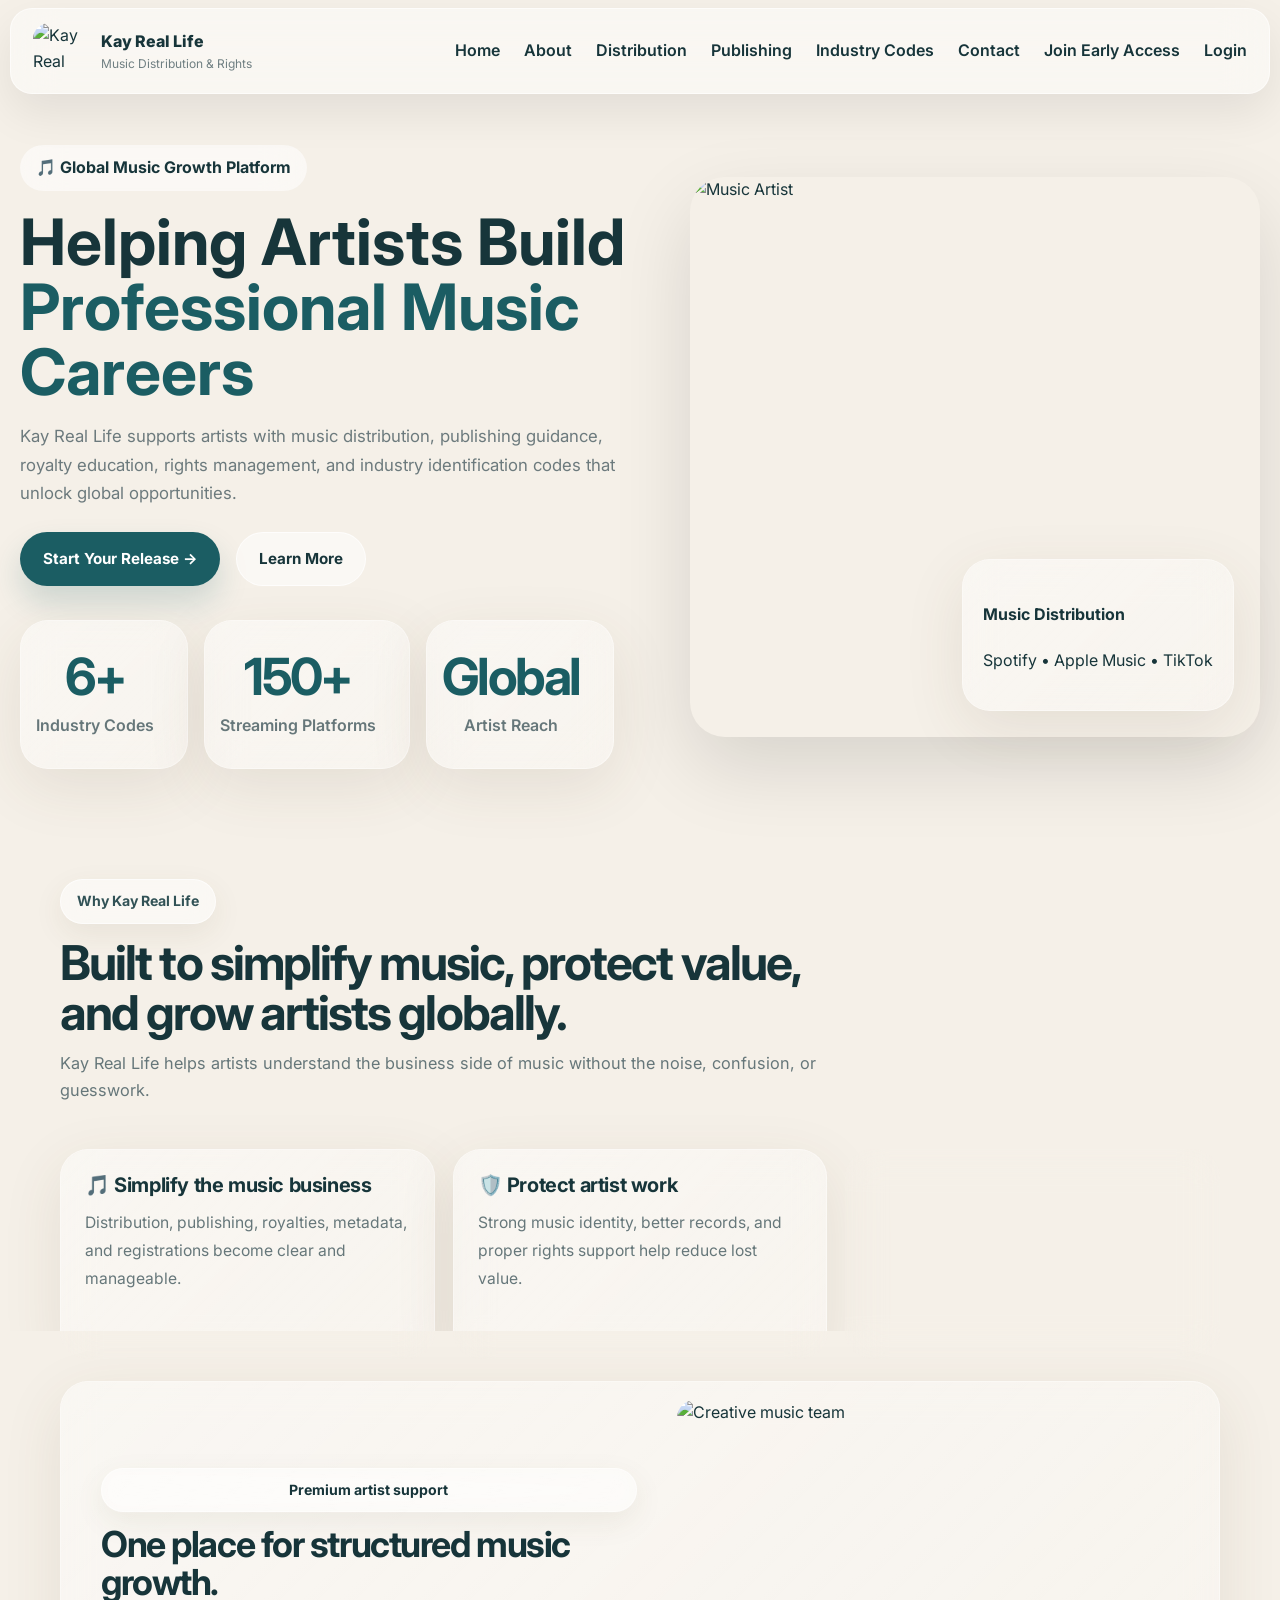
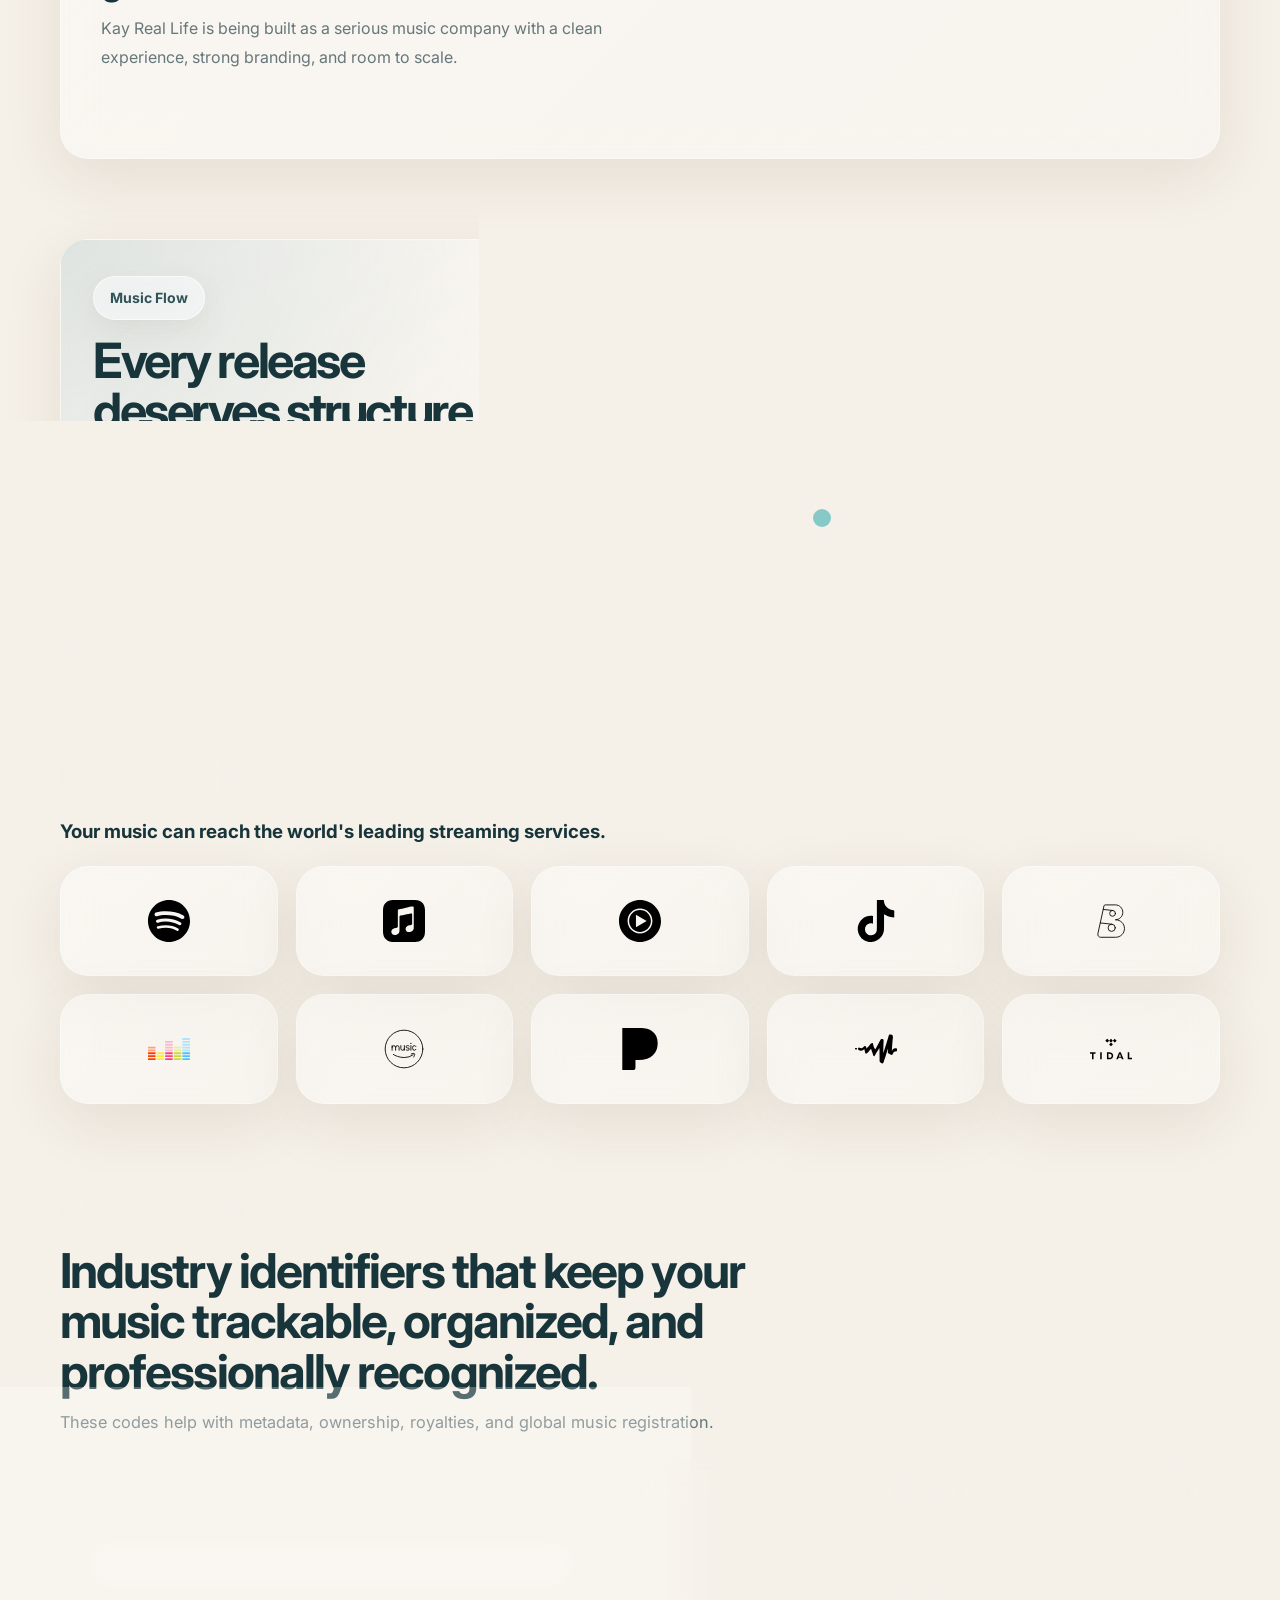
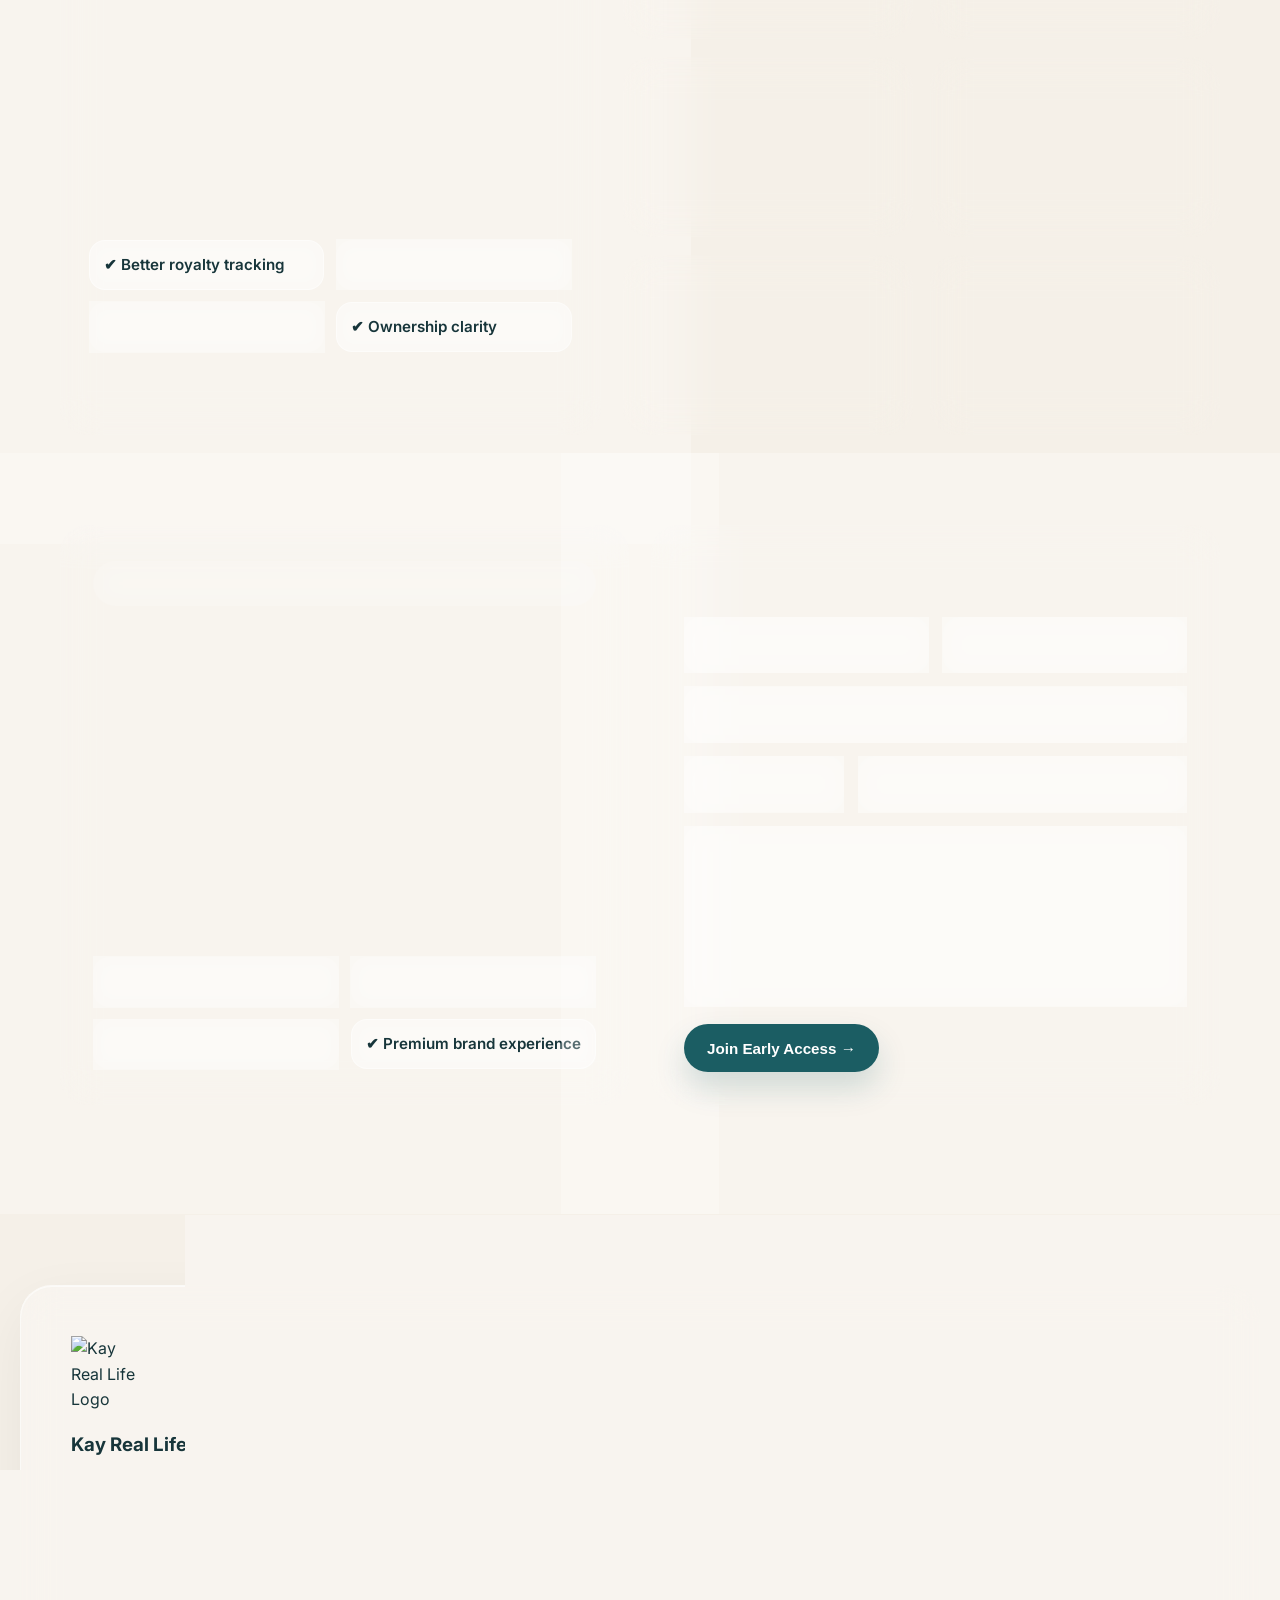
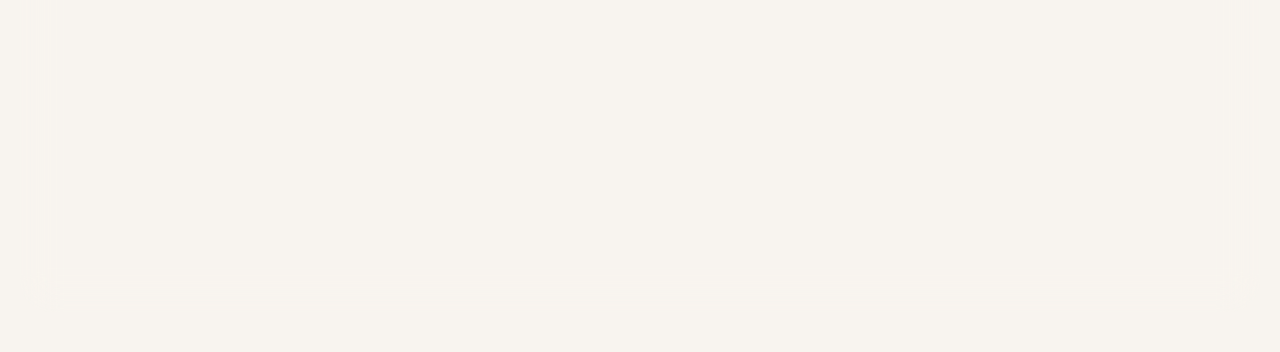
==== commit fc1a1086: "Update Kay Real Life project with new features and styling updates" ====
--- a/index.html
+++ b/index.html
@@ -26,8 +26,31 @@
     <link rel="stylesheet" href="css/distribution.css">
     <link rel="stylesheet" href="css/codes.css">
     <link rel="stylesheet" href="css/contact.css">
+    <link rel="stylesheet" href="css/country-picker.css" />
     <link rel="stylesheet" href="css/footer.css">
     <link rel="stylesheet" href="css/privacy.css">
+    <meta property="og:title" content="Kay Real Life | Music Distribution & Rights">
+
+    <meta property="og:description"
+        content="Helping artists distribute music worldwide, manage publishing, royalties and music rights.">
+
+    <meta property="og:image"
+        content="https://res.cloudinary.com/dwigi4tpd/image/upload/v1782551348/ChatGPT_Image_Jun_27_2026_12_03_44_PM_z69zrq.png">
+
+    <meta property="og:url" content="https://kayreallife.com">
+
+    <meta property="og:type" content="website">
+
+    <meta property="og:site_name" content="Kay Real Life">
+
+    <meta name="twitter:card" content="summary_large_image">
+
+    <meta name="twitter:title" content="Kay Real Life">
+
+    <meta name="twitter:description" content="Music Distribution & Rights">
+
+    <meta name="twitter:image"
+        content="https://res.cloudinary.com/dwigi4tpd/image/upload/v1782551348/ChatGPT_Image_Jun_27_2026_12_03_44_PM_z69zrq.png">
 </head>
 
 <body>
@@ -430,74 +453,33 @@
                         <input type="text" name="artist" placeholder="Artist Name" autocomplete="off" required>
 
                         <div class="phone-field" data-country-picker>
-                            <button type="button" class="country-button" aria-expanded="false" aria-haspopup="listbox"
-                                aria-label="Choose country code">
-                                <span class="country-flag">🇺🇬</span>
-                                <span class="country-code-text">+256</span>
+
+                            <button type="button" class="country-button">
+
+                                <span class="country-flag"></span>
+
+                                <span class="country-code-text"></span>
+
                                 <span class="country-caret">▾</span>
+
                             </button>
 
-                            <input type="hidden" name="countryCode" id="countryCode" value="+256">
-
-                            <div class="country-dropdown" role="listbox" aria-label="Country codes">
-                                <button type="button" class="country-option" data-code="+256" data-flag="🇺🇬"
-                                    data-country="UG">
-                                    <span class="option-left"><span class="option-flag">🇺🇬</span> Uganda</span>
-                                    <span class="option-code">+256</span>
-                                </button>
-
-                                <button type="button" class="country-option" data-code="+254" data-flag="🇰🇪"
-                                    data-country="KE">
-                                    <span class="option-left"><span class="option-flag">🇰🇪</span> Kenya</span>
-                                    <span class="option-code">+254</span>
-                                </button>
-
-                                <button type="button" class="country-option" data-code="+255" data-flag="🇹🇿"
-                                    data-country="TZ">
-                                    <span class="option-left"><span class="option-flag">🇹🇿</span> Tanzania</span>
-                                    <span class="option-code">+255</span>
-                                </button>
-
-                                <button type="button" class="country-option" data-code="+250" data-flag="🇷🇼"
-                                    data-country="RW">
-                                    <span class="option-left"><span class="option-flag">🇷🇼</span> Rwanda</span>
-                                    <span class="option-code">+250</span>
-                                </button>
-
-                                <button type="button" class="country-option" data-code="+211" data-flag="🇸🇸"
-                                    data-country="SS">
-                                    <span class="option-left"><span class="option-flag">🇸🇸</span> South Sudan</span>
-                                    <span class="option-code">+211</span>
-                                </button>
-
-                                <button type="button" class="country-option" data-code="+234" data-flag="🇳🇬"
-                                    data-country="NG">
-                                    <span class="option-left"><span class="option-flag">🇳🇬</span> Nigeria</span>
-                                    <span class="option-code">+234</span>
-                                </button>
-
-                                <button type="button" class="country-option" data-code="+27" data-flag="🇿🇦"
-                                    data-country="ZA">
-                                    <span class="option-left"><span class="option-flag">🇿🇦</span> South Africa</span>
-                                    <span class="option-code">+27</span>
-                                </button>
-
-                                <button type="button" class="country-option" data-code="+44" data-flag="🇬🇧"
-                                    data-country="GB">
-                                    <span class="option-left"><span class="option-flag">🇬🇧</span> United
-                                        Kingdom</span>
-                                    <span class="option-code">+44</span>
-                                </button>
-
-                                <button type="button" class="country-option" data-code="+1" data-flag="🇺🇸"
-                                    data-country="US">
-                                    <span class="option-left"><span class="option-flag">🇺🇸</span> United States</span>
-                                    <span class="option-code">+1</span>
-                                </button>
+                            <input type="hidden" name="countryCode">
+
+                            <div class="country-dropdown" role="listbox">
+
+                                <div class="country-search">
+
+                                    <input type="text" class="country-search-input" placeholder="🔍 Search country...">
+
+                                </div>
+
+                                <div class="country-list"></div>
+
                             </div>
 
-                            <input type="tel" name="phone" id="phoneNumber" placeholder="Phone Number"
-                                autocomplete="tel" required inputmode="tel" pattern="[0-9\s()+\-]{6,}">
+                            <input type="tel" name="phone" placeholder="Phone Number" autocomplete="tel" required>
+
                         </div>
 
                         <textarea rows="5" name="message" placeholder="Tell us what you need help with"
@@ -515,9 +497,11 @@
     <div id="site-footer"></div>
     <script type="module" src="js/firebase-config.js"></script>
     <script type="module" src="js/contact-form.js"></script>
+    <script src="js/countries.js"></script>
+    <script src="js/country-picker.js"></script>
     <script src="js/includes.js"></script>
-    <script src="js/navbar-scroll.js"></script>
-    <script src="js/main.js"></script>
+
+
 </body>
 
 </html>
--- a/css/navigation.css
+++ b/css/navigation.css
@@ -1,35 +1,54 @@
+/* =====================================
+   HEADER
+===================================== */
+
 .header {
     position: fixed;
-    top: 14px;
+    top: 8px;
     left: 50%;
+    transform: translateX(-50%);
     z-index: 1000;
 
-    width: calc(100% - 28px);
+    width: calc(100% - 20px);
     max-width: 1300px;
 
-    transform: translateX(-50%);
+    background: rgba(255, 255, 255, .45);
+    border: 1px solid rgba(255, 255, 255, .55);
+    border-radius: 22px;
+
+    backdrop-filter: blur(22px);
+    -webkit-backdrop-filter: blur(22px);
+
+    box-shadow: 0 18px 45px rgba(0, 0, 0, .08);
+
     opacity: 1;
 
-    background: rgba(255, 255, 255, 0.35);
-    border: 1px solid rgba(255, 255, 255, 0.5);
-    border-radius: 24px;
-
-    backdrop-filter: blur(20px);
-    -webkit-backdrop-filter: blur(20px);
-
-    box-shadow: 0 18px 40px rgba(0, 0, 0, 0.05);
-
     transition:
-        transform 0.35s ease,
-        opacity 0.35s ease,
-        background 250ms ease,
-        box-shadow 250ms ease;
+        transform .35s ease,
+        opacity .35s ease,
+        background .3s ease,
+        box-shadow .3s ease;
 }
 
 .header-hidden {
-    transform: translate(-50%, -140%);
+    transform: translate(-50%, -130%);
     opacity: 0;
     pointer-events: none;
+}
+
+/* Hide while scrolling down */
+
+.header-hidden {
+    transform: translate(-50%, -130%);
+    opacity: 0;
+    pointer-events: none;
+}
+
+/* Optional glass effect once page is scrolled */
+
+.header.scrolled {
+    background: rgba(255, 255, 255, .70);
+    box-shadow: 0 20px 55px rgba(0, 0, 0, .12);
 }
 
 .header-container {
@@ -38,8 +57,11 @@
     justify-content: space-between;
     gap: 18px;
     padding: 14px 22px;
-    transition: padding 250ms ease;
-}
+}
+
+/* =====================================
+   LOGO
+===================================== */
 
 .logo {
     display: flex;
@@ -54,34 +76,33 @@
     border-radius: 16px;
     overflow: hidden;
     flex-shrink: 0;
-    box-shadow: 0 10px 24px rgba(27, 93, 99, 0.12);
 }
 
 .logo-icon img {
     width: 100%;
     height: 100%;
     object-fit: contain;
-    display: block;
 }
 
 .logo-text {
     display: flex;
     flex-direction: column;
-    min-width: 0;
 }
 
 .logo-title {
     font-size: 1rem;
     font-weight: 800;
-    color: #17353a;
-    line-height: 1.1;
+    color: #17353A;
 }
 
 .logo-subtitle {
-    font-size: 0.75rem;
+    font-size: .75rem;
     color: #6f7f82;
-    line-height: 1.2;
-}
+}
+
+/* =====================================
+   NAVIGATION
+===================================== */
 
 .navigation {
     display: flex;
@@ -91,10 +112,10 @@
 
 .navigation a {
     position: relative;
-    color: #17353a;
+    color: #17353A;
     font-weight: 600;
     padding: 8px 0;
-    transition: color 220ms ease;
+    transition: .25s;
 }
 
 .navigation a::after {
@@ -102,17 +123,21 @@
     position: absolute;
     left: 50%;
     bottom: -4px;
+
     width: 0;
     height: 3px;
+
     border-radius: 999px;
+
     transform: translateX(-50%);
-    background: linear-gradient(90deg, #1b5d63, #7cc6c3, #d2b48c);
-    box-shadow: 0 0 12px rgba(27, 93, 99, 0.22);
-    transition: width 260ms ease;
+
+    background: linear-gradient(90deg, #1B5D63, #7cc6c3, #d2b48c);
+
+    transition: .3s;
 }
 
 .navigation a:hover {
-    color: #1b5d63;
+    color: #1B5D63;
 }
 
 .navigation a:hover::after,
@@ -120,31 +145,36 @@
     width: 100%;
 }
 
-.navigation a.active {
-    color: #1b5d63;
-}
+/* =====================================
+   MOBILE MENU BUTTON
+===================================== */
 
 .menu-toggle {
     display: none;
+
     width: 50px;
     height: 50px;
+
     border: none;
     cursor: pointer;
+
     border-radius: 14px;
-    background: rgba(255, 255, 255, 0.45);
-    border: 1px solid rgba(255, 255, 255, 0.55);
-    font-size: 1.4rem;
-    color: #17353a;
+
+    background: rgba(255, 255, 255, .45);
+
     backdrop-filter: blur(16px);
-}
-
-@media (max-width: 1000px) {
+
+    font-size: 1.35rem;
+}
+
+/* =====================================
+   TABLET & MOBILE
+===================================== */
+
+@media(max-width:1000px) {
+
     .navigation {
         display: none;
-    }
-
-    .header-container {
-        flex-wrap: wrap;
     }
 
     .menu-toggle {
@@ -153,137 +183,85 @@
         justify-content: center;
     }
 
-    .nav-cta {
-        order: 3;
-        width: 100%;
-        text-align: center;
-        justify-content: center;
-        margin-top: 12px;
+    .header-container {
+        flex-wrap: wrap;
     }
 
     .navigation.active {
         display: flex;
-        order: 4;
         width: 100%;
         flex-direction: column;
-        align-items: flex-start;
         gap: 0;
-        margin-top: 12px;
+
+        margin-top: 14px;
         padding: 14px;
+
         border-radius: 18px;
-        background: rgba(255, 255, 255, 0.4);
-        border: 1px solid rgba(255, 255, 255, 0.5);
-        backdrop-filter: blur(20px);
+
+        background: rgba(255, 255, 255, .55);
     }
 
     .navigation a {
         width: 100%;
         padding: 14px 0;
-        border-bottom: 1px solid rgba(23, 53, 58, 0.08);
+        border-bottom: 1px solid rgba(0, 0, 0, .08);
     }
 
     .navigation a:last-child {
         border-bottom: none;
     }
-}
-
-@media (max-width: 768px) {
+
+    /* Keep the CTA in the header row */
+    .nav-cta {
+        width: auto;
+        margin-top: 0;
+        margin-left: auto;
+        justify-content: center;
+    }
+}
+
+/* =====================================
+   PHONES
+===================================== */
+
+@media(max-width:768px) {
+
     .header {
-        top: 10px;
-        width: calc(100% - 16px);
-        border-radius: 20px;
+        top: 6px;
+        width: calc(100% - 12px);
+        border-radius: 18px;
     }
 
     .header-container {
-        padding: 12px 14px;
-        gap: 12px;
-    }
-
-    .logo {
-        flex: 1 1 auto;
+        padding: 12px;
         gap: 10px;
-        min-width: 0;
     }
 
     .logo-icon {
         width: 46px;
         height: 46px;
-        border-radius: 14px;
     }
 
     .logo-title {
-        font-size: 0.92rem;
-        line-height: 1.05;
+        font-size: .92rem;
     }
 
     .logo-subtitle {
-        font-size: 0.68rem;
-        line-height: 1.15;
+        font-size: .68rem;
     }
 
     .btn.btn--primary {
-        flex: 0 0 auto;
-        padding: 12px 16px;
-        font-size: 0.88rem;
-        border-radius: 999px;
-        white-space: nowrap;
-    }
-
-    .header-container::after {
-        content: "";
-        flex-basis: 100%;
-        height: 1px;
-        background: rgba(27, 93, 99, 0.08);
-        margin-top: 2px;
-    }
+        font-size: .86rem;
+        padding: 11px 16px;
+    }
+
+    /* Hide Join Early Access button on phones */
 
     .nav-cta {
-        margin-top: 14px;
-    }
-
-    .logo-icon {
-        width: 48px;
-        height: 48px;
-    }
-
-    .logo-title {
-        font-size: 0.95rem;
-    }
-
-    .logo-subtitle {
-        font-size: 0.7rem;
-    }
-}
-
-@media (max-width: 520px) {
-    .header-container {
-        padding: 10px 12px;
-    }
-
-    .logo {
-        gap: 8px;
-    }
-
-    .logo-icon {
-        width: 42px;
-        height: 42px;
-        border-radius: 12px;
-    }
-
-    .logo-title {
-        font-size: 0.88rem;
-    }
-
-    .logo-subtitle {
-        font-size: 0.62rem;
-    }
-
-    .btn.btn--primary {
-        padding: 11px 14px;
-        font-size: 0.82rem;
+        display: none;
     }
 }
 
 body {
-    padding-top: 110px;
+    padding-top: 95px;
 }
--- a/css/hero.css
+++ b/css/hero.css
@@ -227,6 +227,7 @@
 
 }
 
+
 @media (max-width: 480px) {
 
     .hero-stats {
@@ -249,6 +250,20 @@
 
 }
 
+.stat-card h3,
+.stat-card p {
+    margin-left: 0;
+    margin-right: 0;
+}
+
+.stat-card h3,
+.stat-card p {
+    position: relative;
+    left: -9px;
+
+}
+
+
 
 /* =====================================
    SMALL PHONES
--- a/css/contact.css
+++ b/css/contact.css
@@ -249,7 +249,13 @@
     }
 
     .country-dropdown {
-        width: 100%;
+
+        display: none;
+
+        max-height: 300px;
+
+        overflow-y: auto;
+
     }
 
     .contact-copy,
--- a/css/country-picker.css
+++ b/css/country-picker.css
@@ -0,0 +1,156 @@
+.country-dropdown {
+    position: absolute;
+    top: calc(100% + 8px);
+    left: 0;
+
+    width: 360px;
+    max-width: 95vw;
+
+    max-height: 380px;
+    overflow-y: auto;
+    overflow-x: hidden;
+
+    background: #fff;
+    border: 1px solid rgba(0, 0, 0, 0.08);
+    border-radius: 18px;
+
+    box-shadow: 0 18px 40px rgba(0, 0, 0, 0.15);
+
+    opacity: 0;
+    visibility: hidden;
+    transform: translateY(8px);
+
+    transition: all .25s ease;
+
+    z-index: 999;
+}
+
+.phone-field.is-open .country-dropdown {
+    opacity: 1;
+    visibility: visible;
+    transform: translateY(0);
+}
+
+.country-dropdown::-webkit-scrollbar {
+    width: 10px;
+}
+
+.country-dropdown::-webkit-scrollbar-track {
+    background: #f3f5f8;
+    border-radius: 999px;
+}
+
+.country-dropdown::-webkit-scrollbar-thumb {
+    background: #c2cad6;
+    border-radius: 999px;
+}
+
+.country-dropdown::-webkit-scrollbar-thumb:hover {
+    background: #97a3b5;
+}
+
+.country-list {
+    display: flex;
+    flex-direction: column;
+}
+
+.country-option {
+
+    display: flex;
+    justify-content: space-between;
+    align-items: center;
+
+    width: 100%;
+
+    padding: 14px 18px;
+
+    background: transparent;
+    border: none;
+
+    cursor: pointer;
+
+    transition: .25s;
+}
+
+.country-option:hover {
+
+    background: #f5f9fb;
+
+}
+
+.country-search {
+
+    position: sticky;
+
+    top: 0;
+
+    background: #fff;
+
+    padding: 14px;
+
+    border-bottom: 1px solid #ececec;
+
+    z-index: 2;
+
+}
+
+@media (max-width:768px) {
+
+    .country-dropdown {
+
+        width: 95vw;
+        max-width: 360px;
+
+        max-height: 320px;
+
+    }
+
+}
+
+/*phone fee*/
+
+.phone-field {
+    position: relative;
+}
+
+@media (max-width: 768px) {
+
+    .country-dropdown {
+
+        left: 50%;
+        transform: translateX(-50%) translateY(8px);
+
+        width: min(360px, calc(100vw - 32px));
+
+        max-height: 320px;
+
+    }
+
+    .phone-field.is-open .country-dropdown {
+
+        transform: translateX(-50%) translateY(0);
+
+    }
+
+}
+
+@media (max-width:768px) {
+
+    .country-dropdown {
+
+        left: 50%;
+        transform: translateX(-50%) translateY(8px);
+
+        width: calc(100vw - 24px);
+
+        max-width: 380px;
+
+    }
+
+    .phone-field.is-open .country-dropdown {
+
+        transform: translateX(-50%) translateY(0);
+
+    }
+
+}
